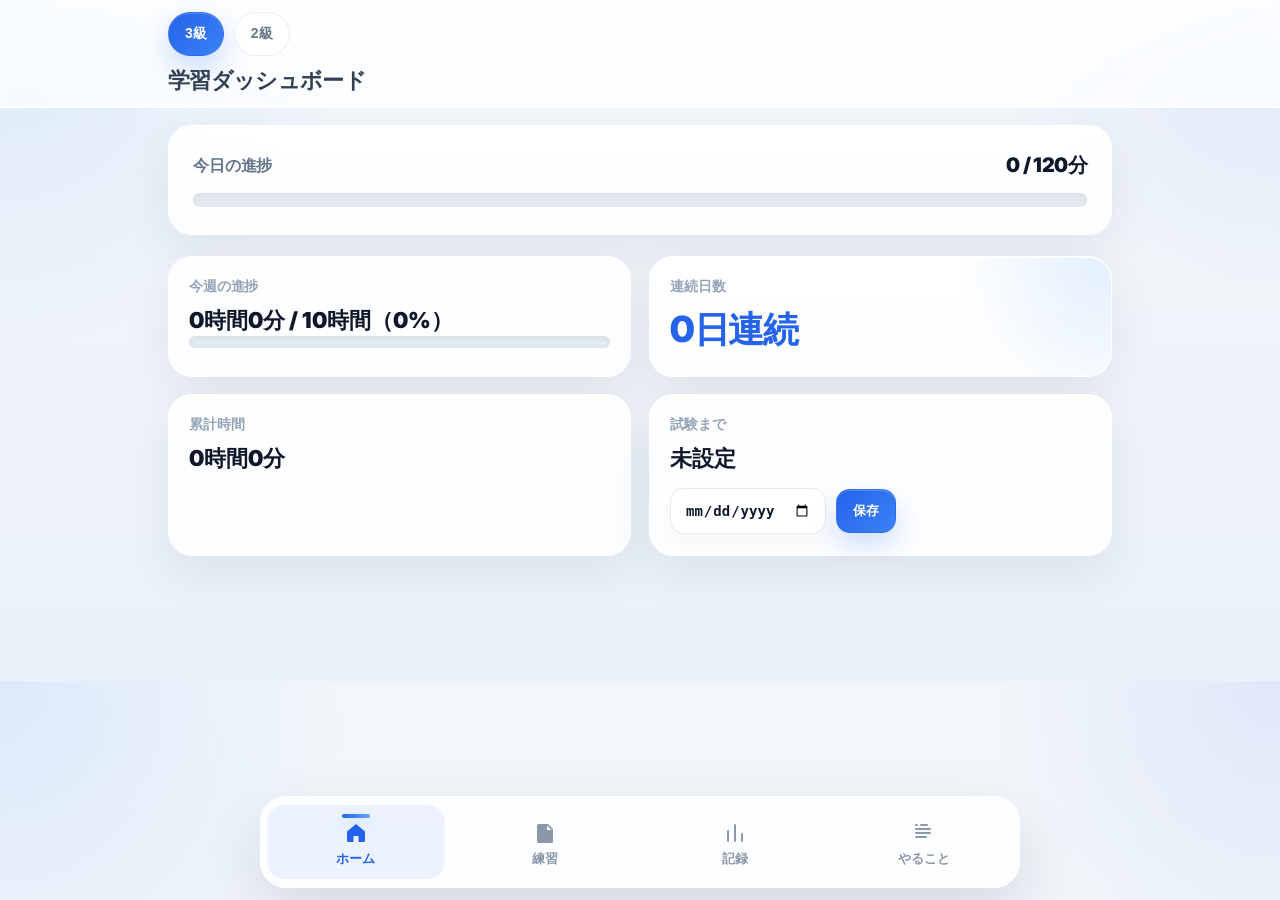
==== index.html @ 9721c76e "Add files via upload" ====
<!DOCTYPE html>
<html lang="ja">
<head>
  <meta charset="UTF-8">
  <meta name="viewport" content="width=device-width, initial-scale=1.0">
  <title>ホーム</title>
  <link rel="stylesheet" href="style.css">
  <link rel="preconnect" href="https://fonts.googleapis.com">
  <link rel="preconnect" href="https://fonts.gstatic.com" crossorigin>
  <link href="https://fonts.googleapis.com/css2?family=Inter:wght@400;500;600;700;800;900&display=swap" rel="stylesheet">
</head>
<body>

  <div class="header compact-header">
    <div class="header-inner compact-header-inner">
      <div class="topbar-row">
        <div class="level-switch">
          <button id="level3Btn" onclick="setLevel('3級')">3級</button>
          <button id="level2Btn" onclick="setLevel('2級')">2級</button>
        </div>
      </div>

      <div class="page-heading compact-page-heading">
        <h2 class="page-title">学習ダッシュボード</h2>
      </div>
    </div>
  </div>

  <div class="container">

    <!-- 主役 -->
    <div class="card main-progress-card">
      <div class="main-progress-head">
        <h3>今日の進捗</h3>
        <div id="todayGoalText" class="main-progress-value">0 / 120分</div>
      </div>
      <div class="progress-bar large">
        <div id="todayGoalFill"></div>
      </div>
    </div>

    <!-- サブ情報 -->
    <div class="grid">
      <div class="card">
        <h3>今週の進捗</h3>
        <p id="weeklyProgressText" class="card-value">0時間0分 / 10時間（0%）</p>
        <div class="progress-bar">
          <div id="progressFill"></div>
        </div>
      </div>

      <div class="card streak-card">
        <h3>連続日数</h3>
        <p id="streak" class="streak-value">0日連続</p>
      </div>

      <div class="card">
        <h3>累計時間</h3>
        <p id="totalTime" class="card-value">0時間0分</p>
      </div>

      <div class="card">
        <h3>試験まで</h3>
        <p id="countdown" class="card-value">未設定</p>

        <div class="inline-form" style="margin-top: 14px;">
          <input type="date" id="examDate">
          <button onclick="saveExamDate()">保存</button>
        </div>
      </div>
    </div>
  </div>

  <div class="nav">
    <a href="index.html" class="active">
      <svg viewBox="0 0 24 24" aria-hidden="true">
        <path d="M3 10.5 12 3l9 7.5v9.5a1 1 0 0 1-1 1h-5.5v-6h-5v6H4a1 1 0 0 1-1-1z"/>
      </svg>
      <span>ホーム</span>
    </a>

    <a href="practice.html">
      <svg viewBox="0 0 24 24" aria-hidden="true">
        <path d="M6 3h9l5 5v13a1 1 0 0 1-1 1H6a2 2 0 0 1-2-2V5a2 2 0 0 1 2-2zm8 1.5V9h4.5"/>
        <path d="M8 13h8M8 17h5" stroke="currentColor" stroke-width="1.8" fill="none" stroke-linecap="round"/>
      </svg>
      <span>練習</span>
    </a>

    <a href="record.html">
      <svg viewBox="0 0 24 24" aria-hidden="true">
        <path d="M5 20V10m7 10V4m7 16v-7" stroke="currentColor" stroke-width="2" fill="none" stroke-linecap="round"/>
      </svg>
      <span>記録</span>
    </a>

    <a href="tasks.html">
      <svg viewBox="0 0 24 24" aria-hidden="true">
        <path d="M9 4h6m-9 4h12M6 12h12M6 16h8" stroke="currentColor" stroke-width="2" fill="none" stroke-linecap="round"/>
        <path d="M4 4h1M4 8h1M4 12h1M4 16h1" stroke="currentColor" stroke-width="2" fill="none" stroke-linecap="round"/>
      </svg>
      <span>やること</span>
    </a>
  </div>

  <script src="questions.js"></script>
  <script src="app.js"></script>
</body>
</html>
---- style.css ----
/* =====================
   Base
===================== */
:root {
  --bg: #f3f7fb;
  --bg-2: #eaf1f8;
  --text: #0f172a;
  --text-soft: #64748b;
  --text-faint: #94a3b8;

  --primary: #2563eb;
  --primary-2: #3b82f6;
  --primary-3: #60a5fa;

  --success-text: #166534;
  --danger-text: #991b1b;

  --shadow-sm: 0 10px 24px rgba(15, 23, 42, 0.04);
  --shadow-md: 0 18px 45px rgba(15, 23, 42, 0.08);
  --shadow-lg: 0 24px 60px rgba(37, 99, 235, 0.14);

  --radius-sm: 14px;
  --radius-md: 20px;
  --radius-lg: 28px;
}

* {
  box-sizing: border-box;
}

html {
  scroll-behavior: smooth;
  -webkit-font-smoothing: antialiased;
  -moz-osx-font-smoothing: grayscale;
}

body {
  margin: 0;
  font-family: "Inter", -apple-system, BlinkMacSystemFont, "Segoe UI", Roboto, sans-serif;
  color: var(--text);
  background:
    radial-gradient(circle at top left, rgba(96, 165, 250, 0.16), transparent 24%),
    radial-gradient(circle at top right, rgba(37, 99, 235, 0.10), transparent 20%),
    linear-gradient(180deg, var(--bg) 0%, var(--bg-2) 100%);
}

a {
  color: inherit;
}

::-webkit-scrollbar {
  width: 10px;
}
::-webkit-scrollbar-track {
  background: transparent;
}
::-webkit-scrollbar-thumb {
  background: rgba(148, 163, 184, 0.28);
  border-radius: 999px;
}

/* =====================
   Header
===================== */
.header,
.compact-header {
  position: sticky;
  top: 0;
  z-index: 120;
  padding: 12px 0 10px;
  background: linear-gradient(
    180deg,
    rgba(255,255,255,0.88) 0%,
    rgba(255,255,255,0.76) 100%
  );
  backdrop-filter: blur(18px) saturate(180%);
  -webkit-backdrop-filter: blur(18px) saturate(180%);
  border-bottom: 1px solid rgba(255,255,255,0.78);
  box-shadow: 0 1px 0 rgba(255,255,255,0.92);
}

.header-inner,
.compact-header-inner {
  width: min(100%, 980px);
  margin: 0 auto;
  padding: 0 18px;
  display: flex;
  flex-direction: column;
  gap: 10px;
}

.topbar-row {
  display: flex;
  align-items: center;
  justify-content: flex-start;
}

.page-heading,
.compact-page-heading {
  display: flex;
  align-items: center;
  justify-content: space-between;
}

.page-title {
  margin: 0;
  font-size: 22px;
  font-weight: 900;
  color: #334155;
  letter-spacing: -0.03em;
}

/* 古いロゴ系を使わない */
.logo,
.app-brand,
.brand-row,
.brand-mark,
.brand-icon,
.brand-text,
.brand-name,
.brand-sub,
.app-logo {
  display: none !important;
}

/* =====================
   Level Switch
===================== */
.level-switch {
  display: flex;
  gap: 10px;
  margin: 0;
}

.level-switch button {
  min-height: 44px;
  padding: 10px 16px;
  border-radius: 999px;
  border: 1px solid rgba(148, 163, 184, 0.18);
  background: rgba(255,255,255,0.75);
  color: #64748b;
  font-size: 14px;
  font-weight: 800;
  box-shadow: inset 0 1px 0 rgba(255,255,255,0.9);
}

.level-switch button.active {
  background: linear-gradient(135deg, var(--primary), var(--primary-2));
  color: #fff;
  border-color: transparent;
  box-shadow:
    0 12px 28px rgba(37, 99, 235, 0.22),
    inset 0 1px 0 rgba(255,255,255,0.18);
}

/* =====================
   Layout
===================== */
.container {
  width: min(100%, 980px);
  margin: 0 auto;
  padding: 18px 18px 126px;
}

.grid {
  display: grid;
  grid-template-columns: 1fr 1fr;
  gap: 18px;
}

/* =====================
   Cards
===================== */
.card,
.question-card,
.mode-btn,
.category-progress-card,
.result-hero-card {
  width: 100%;
  background: linear-gradient(
    180deg,
    rgba(255,255,255,0.94) 0%,
    rgba(255,255,255,0.84) 100%
  );
  border: 1px solid rgba(255,255,255,0.82);
  box-shadow:
    0 1px 0 rgba(255,255,255,0.95),
    0 18px 48px rgba(15, 23, 42, 0.07),
    inset 0 1px 0 rgba(255,255,255,0.92);
  backdrop-filter: blur(18px) saturate(160%);
  -webkit-backdrop-filter: blur(18px) saturate(160%);
}

.card {
  border-radius: 24px;
  padding: 20px;
  transition: transform 0.22s ease, box-shadow 0.22s ease, border-color 0.22s ease;
}

.card:hover {
  transform: translateY(-4px);
  box-shadow:
    0 1px 0 rgba(255,255,255,0.95),
    0 24px 60px rgba(15, 23, 42, 0.10),
    0 10px 30px rgba(37, 99, 235, 0.07);
}

.card h3,
.question-card h3 {
  margin: 0 0 10px;
  font-size: 14px;
  font-weight: 800;
  letter-spacing: -0.01em;
  text-transform: none;
  color: var(--text-faint);
}

.card-value {
  margin: 0;
  font-size: 22px;
  font-weight: 900;
  color: var(--text);
}

.big-time {
  margin-top: 10px;
  font-size: clamp(42px, 8vw, 58px);
  font-weight: 900;
  line-height: 0.98;
  letter-spacing: -0.06em;
}

.streak-card {
  background:
    radial-gradient(circle at top right, rgba(96, 165, 250, 0.18), transparent 32%),
    linear-gradient(180deg, rgba(255,255,255,0.96), rgba(255,255,255,0.86));
}

.streak-value {
  margin: 0;
  font-size: 36px;
  font-weight: 900;
  letter-spacing: -0.04em;
  color: var(--primary);
}

/* ホームの主役カード */
.main-progress-card {
  margin-bottom: 22px;
  padding: 26px 24px;
}

.main-progress-head {
  display: flex;
  justify-content: space-between;
  align-items: center;
  gap: 16px;
  margin-bottom: 14px;
}

.main-progress-head h3 {
  margin: 0;
  font-size: 16px;
  font-weight: 800;
  color: var(--text-soft);
}

.main-progress-value {
  font-size: 20px;
  font-weight: 900;
  color: var(--text);
  letter-spacing: -0.03em;
}

/* =====================
   Forms
===================== */
.inline-form {
  display: flex;
  gap: 10px;
  align-items: center;
  flex-wrap: wrap;
}

input[type="text"],
input[type="date"],
input[type="number"] {
  min-height: 46px;
  padding: 12px 14px;
  border-radius: 14px;
  border: 1px solid rgba(148, 163, 184, 0.22);
  background: rgba(255,255,255,0.82);
  color: var(--text);
  box-shadow:
    inset 0 1px 0 rgba(255,255,255,0.88),
    0 6px 18px rgba(15, 23, 42, 0.03);
  font-size: 14px;
  font-weight: 600;
  transition: border-color 0.18s ease, box-shadow 0.18s ease, transform 0.18s ease;
}

input::placeholder {
  color: var(--text-faint);
}

input:focus {
  outline: none;
  border-color: rgba(59, 130, 246, 0.42);
  box-shadow:
    0 0 0 4px rgba(59, 130, 246, 0.10),
    inset 0 1px 0 rgba(255,255,255,0.88),
    0 10px 20px rgba(37, 99, 235, 0.06);
  transform: translateY(-1px);
}

/* =====================
   Buttons
===================== */
button {
  min-height: 44px;
  padding: 11px 16px;
  border-radius: 14px;
  border: 1px solid transparent;
  background: linear-gradient(135deg, var(--primary), var(--primary-2));
  color: #fff;
  font-weight: 800;
  cursor: pointer;
  box-shadow:
    0 12px 26px rgba(37, 99, 235, 0.20),
    inset 0 1px 0 rgba(255,255,255,0.18);
  transition: transform 0.18s ease, box-shadow 0.18s ease, filter 0.18s ease;
}

button:hover {
  transform: translateY(-2px);
  box-shadow:
    0 16px 34px rgba(37, 99, 235, 0.24),
    inset 0 1px 0 rgba(255,255,255,0.2);
}

button:active {
  transform: translateY(0) scale(0.985);
}

.secondary-btn {
  background: linear-gradient(180deg, #ffffff, #f8fafc);
  color: var(--text-soft);
  border: 1px solid rgba(148, 163, 184, 0.20);
  box-shadow:
    0 10px 22px rgba(15, 23, 42, 0.06),
    inset 0 1px 0 rgba(255,255,255,0.95);
}

/* =====================
   Timer
===================== */
.timer-card {
  margin-bottom: 16px;
}

#timer {
  margin: 8px 0 16px;
  font-size: clamp(44px, 9vw, 68px);
  font-weight: 900;
  letter-spacing: -0.06em;
  text-align: center;
}

.timer-buttons {
  display: flex;
  gap: 10px;
  flex-wrap: wrap;
}

.timer-buttons button {
  flex: 1 1 150px;
}

/* =====================
   Progress
===================== */
.progress-bar {
  width: 100%;
  height: 12px;
  background: rgba(226, 232, 240, 0.9);
  border-radius: 999px;
  overflow: hidden;
  box-shadow: inset 0 2px 6px rgba(15, 23, 42, 0.05);
}

.progress-bar.large {
  height: 14px;
  margin-top: 10px;
}

#progressFill,
#todayGoalFill,
#quizProgressFill,
#resultProgressFill {
  height: 100%;
  width: 0%;
  border-radius: 999px;
  background: linear-gradient(90deg, #1d4ed8 0%, #2563eb 55%, #60a5fa 100%);
  box-shadow:
    0 6px 18px rgba(37, 99, 235, 0.24),
    inset 0 1px 0 rgba(255,255,255,0.26);
  transition: width 0.4s ease;
}

/* =====================
   Bottom Nav
===================== */
.nav {
  position: fixed;
  left: 50%;
  bottom: 12px;
  transform: translateX(-50%);
  width: calc(100% - 20px);
  max-width: 760px;
  height: 92px;
  display: flex;
  align-items: stretch;
  border-radius: 26px;
  background: rgba(255,255,255,0.88);
  border: 1px solid rgba(255,255,255,0.82);
  box-shadow:
    0 24px 60px rgba(15, 23, 42, 0.12),
    inset 0 1px 0 rgba(255,255,255,0.95);
  backdrop-filter: blur(20px) saturate(180%);
  -webkit-backdrop-filter: blur(20px) saturate(180%);
  overflow: hidden;
  z-index: 1000;
}

.nav a {
  flex: 1;
  position: relative;
  margin: 8px 6px;
  border-radius: 18px;
  text-decoration: none;
  color: #8b98aa;
  display: flex;
  flex-direction: column;
  align-items: center;
  justify-content: center;
  gap: 7px;
  font-size: 13px;
  font-weight: 800;
  padding: 12px 0 10px;
  transition: all 0.2s ease;
}

.nav a:hover {
  background: rgba(37, 99, 235, 0.06);
}

.nav a.active {
  color: var(--primary);
  background: rgba(37, 99, 235, 0.08);
}

.nav a::before {
  content: "";
  position: absolute;
  top: 9px;
  left: 50%;
  transform: translateX(-50%) scaleX(0);
  width: 28px;
  height: 4px;
  border-radius: 999px;
  background: linear-gradient(90deg, var(--primary), var(--primary-3));
  box-shadow: 0 6px 16px rgba(37, 99, 235, 0.26);
  transition: transform 0.2s ease;
}

.nav a.active::before {
  transform: translateX(-50%) scaleX(1);
}

.nav svg {
  width: 24px;
  height: 24px;
  display: block;
}

.nav svg path {
  fill: currentColor;
}

.nav svg [stroke] {
  stroke: currentColor;
}

.nav span {
  color: inherit;
  line-height: 1;
  font-size: 13px;
  font-weight: 800;
}

/* =====================
   Practice
===================== */
.mode-grid {
  display: grid;
  grid-template-columns: 1fr 1fr;
  gap: 18px;
}

.mode-btn {
  position: relative;
  overflow: hidden;
  min-height: 150px;
  border-radius: 24px;
  padding: 22px;
  text-align: left;
  color: var(--text);
}

.mode-btn::before {
  content: "";
  position: absolute;
  inset: 0;
  background: radial-gradient(circle at top right, rgba(96, 165, 250, 0.14), transparent 34%);
  pointer-events: none;
}

.mode-btn:hover {
  transform: translateY(-5px);
}

.mode-title {
  position: relative;
  z-index: 1;
  font-size: 22px;
  font-weight: 900;
  letter-spacing: -0.03em;
  margin-bottom: 6px;
  color: var(--text);
}

.mode-desc {
  position: relative;
  z-index: 1;
  font-size: 16px;
  color: var(--text-soft);
  font-weight: 600;
}

.section-head h3 {
  margin: 0 0 6px;
  font-size: 24px;
  font-weight: 900;
  color: var(--text);
}

.section-head p {
  margin: 0 0 18px;
  color: var(--text-soft);
  font-size: 15px;
}

.category-card-grid {
  display: grid;
  grid-template-columns: 1fr 1fr;
  gap: 18px;
}

.category-progress-card {
  border-radius: 24px;
  padding: 20px;
  cursor: pointer;
  transition: transform 0.2s ease, box-shadow 0.2s ease;
}

.category-progress-card:hover {
  transform: translateY(-4px);
  box-shadow: 0 22px 48px rgba(15, 23, 42, 0.10);
}

.category-progress-title {
  font-size: 22px;
  font-weight: 900;
  color: var(--text);
  margin-bottom: 6px;
}

.category-progress-sub {
  font-size: 14px;
  color: var(--text-soft);
  margin-bottom: 14px;
}

.category-progress-meta {
  display: flex;
  justify-content: space-between;
  align-items: center;
  margin-bottom: 10px;
  font-size: 13px;
  color: var(--text-soft);
  font-weight: 700;
}

.section-actions {
  margin-top: 18px;
}

.quiz-topbar {
  display: flex;
  justify-content: space-between;
  align-items: flex-end;
  gap: 12px;
  margin-bottom: 14px;
}

.quiz-mode-label {
  font-size: 12px;
  font-weight: 800;
  letter-spacing: 0.06em;
  color: var(--text-faint);
  text-transform: uppercase;
}

.quiz-category-label {
  font-size: 20px;
  font-weight: 800;
  color: var(--text);
  margin-top: 4px;
}

.quiz-count {
  font-size: 14px;
  font-weight: 800;
  color: var(--primary);
  background: rgba(37, 99, 235, 0.08);
  padding: 8px 12px;
  border-radius: 999px;
}

.progress-wrap {
  margin-bottom: 18px;
}

.question-card {
  border-radius: 24px;
  padding: 24px;
  margin-bottom: 18px;
}

.choices {
  display: flex;
  flex-direction: column;
  gap: 12px;
}

.choices button {
  width: 100%;
  min-height: 58px;
  text-align: left;
  justify-content: flex-start;
  padding: 16px 18px;
  border-radius: 18px;
  background: linear-gradient(180deg, rgba(255,255,255,0.96), rgba(255,255,255,0.88));
  color: var(--text);
  border: 1px solid rgba(148, 163, 184, 0.18);
  box-shadow:
    0 10px 22px rgba(15, 23, 42, 0.04),
    inset 0 1px 0 rgba(255,255,255,0.95);
  font-size: 15px;
  font-weight: 700;
}

.choices button:hover {
  background: linear-gradient(180deg, #ffffff, #f8fbff);
  border-color: rgba(59, 130, 246, 0.24);
}

.correct {
  background: linear-gradient(180deg, #ecfdf5, #dcfce7) !important;
  border: 1px solid rgba(34, 197, 94, 0.35) !important;
  color: var(--success-text) !important;
  box-shadow:
    0 12px 24px rgba(34, 197, 94, 0.10),
    inset 0 1px 0 rgba(255,255,255,0.72) !important;
}

.wrong {
  background: linear-gradient(180deg, #fff5f5, #fee2e2) !important;
  border: 1px solid rgba(239, 68, 68, 0.28) !important;
  color: var(--danger-text) !important;
  box-shadow:
    0 12px 24px rgba(239, 68, 68, 0.08),
    inset 0 1px 0 rgba(255,255,255,0.72) !important;
}

.result-box {
  min-height: 34px;
  margin-top: 14px;
  font-size: 16px;
  font-weight: 800;
  letter-spacing: -0.02em;
}

.actions {
  display: flex;
  gap: 12px;
  margin-top: 16px;
}

.result-screen {
  margin-top: 8px;
}

.result-hero-card {
  border-radius: 28px;
  padding: 28px 24px;
  text-align: center;
  box-shadow: 0 24px 60px rgba(15, 23, 42, 0.08);
}

.result-badge {
  display: inline-block;
  padding: 6px 12px;
  border-radius: 999px;
  background: rgba(37, 99, 235, 0.08);
  color: var(--primary);
  font-size: 12px;
  font-weight: 800;
  letter-spacing: 0.08em;
  margin-bottom: 14px;
}

.result-hero-card h2 {
  margin: 0;
  font-size: 32px;
  font-weight: 900;
  letter-spacing: -0.04em;
}

.result-hero-card p {
  margin: 10px 0 0;
  color: var(--text-soft);
  font-size: 15px;
}

.result-score-circle {
  width: 140px;
  height: 140px;
  margin: 24px auto 22px;
  border-radius: 50%;
  display: flex;
  align-items: center;
  justify-content: center;
  background:
    radial-gradient(circle at center, white 48%, transparent 49%),
    conic-gradient(var(--primary) var(--score-angle, 0%), #e2e8f0 0);
  box-shadow: 0 16px 34px rgba(37, 99, 235, 0.14);
}

.result-score-circle span {
  font-size: 28px;
  font-weight: 900;
}

.result-stats {
  display: grid;
  grid-template-columns: 1fr 1fr;
  gap: 14px;
  margin-top: 6px;
}

.result-stat {
  background: #f8fbff;
  border: 1px solid #e5edf8;
  border-radius: 20px;
  padding: 16px;
  text-align: left;
}

.result-stat-label {
  font-size: 12px;
  color: var(--text-faint);
  font-weight: 800;
  letter-spacing: 0.04em;
  text-transform: uppercase;
  margin-bottom: 8px;
}

.result-stat-value {
  font-size: 22px;
  font-weight: 900;
  color: var(--text);
}

.result-progress-block {
  margin-top: 22px;
  text-align: left;
}

.result-progress-head {
  display: flex;
  justify-content: space-between;
  align-items: center;
  margin-bottom: 10px;
  color: var(--text-soft);
  font-weight: 700;
  font-size: 14px;
}

/* =====================
   Review
===================== */
.review-list-wrap {
  margin-top: 28px;
  text-align: left;
}

.review-list-head h3 {
  margin: 0 0 6px;
  font-size: 20px;
  font-weight: 800;
  color: var(--text);
}

.review-list-head p {
  margin: 0 0 16px;
  font-size: 14px;
  color: var(--text-soft);
}

.review-list {
  display: flex;
  flex-direction: column;
  gap: 14px;
}

.review-card {
  background: linear-gradient(180deg, rgba(255,255,255,0.98), rgba(248,250,252,0.96));
  border: 1px solid #e5e7eb;
  border-radius: 22px;
  padding: 18px;
  box-shadow: 0 10px 26px rgba(15, 23, 42, 0.05);
}

.review-card.correct-review {
  border-color: rgba(34, 197, 94, 0.24);
  background: linear-gradient(180deg, #f7fff9, #f0fdf4);
}

.review-card.wrong-review {
  border-color: rgba(239, 68, 68, 0.24);
  background: linear-gradient(180deg, #fffafa, #fef2f2);
}

.review-top {
  display: flex;
  justify-content: space-between;
  align-items: flex-start;
  gap: 12px;
  margin-bottom: 12px;
}

.review-question {
  font-size: 17px;
  font-weight: 800;
  line-height: 1.5;
  color: var(--text);
}

.review-badge {
  flex-shrink: 0;
  padding: 6px 10px;
  border-radius: 999px;
  font-size: 12px;
  font-weight: 800;
  letter-spacing: 0.04em;
}

.review-badge.correct-badge {
  background: rgba(34, 197, 94, 0.12);
  color: #166534;
}

.review-badge.wrong-badge {
  background: rgba(239, 68, 68, 0.12);
  color: #991b1b;
}

.review-answer-block {
  display: grid;
  gap: 10px;
}

.review-answer-row {
  padding: 12px 14px;
  border-radius: 16px;
  font-size: 14px;
  line-height: 1.6;
  background: rgba(255,255,255,0.75);
  border: 1px solid rgba(148, 163, 184, 0.14);
}

.review-answer-row strong {
  display: inline-block;
  min-width: 90px;
  color: var(--text-soft);
}

.review-user-answer {
  border-left: 4px solid #94a3b8;
}

.review-correct-answer {
  border-left: 4px solid var(--primary);
}

.review-explanation {
  border-left: 4px solid #14b8a6;
}

.review-explanation-text {
  color: #334155;
  font-weight: 500;
}

/* =====================
   Todo / Tasks
===================== */
.todo-list {
  list-style: none;
  padding: 0;
  margin: 16px 0 0;
}

.todo-list li {
  display: flex;
  align-items: center;
  justify-content: space-between;
  gap: 10px;
  padding: 14px;
  border-radius: 18px;
  border: 1px solid rgba(148, 163, 184, 0.16);
  background: linear-gradient(180deg, rgba(255,255,255,0.95), rgba(255,255,255,0.86));
  box-shadow:
    0 10px 24px rgba(15, 23, 42, 0.05),
    inset 0 1px 0 rgba(255,255,255,0.95);
  margin-bottom: 10px;
}

.todo-left {
  display: flex;
  align-items: center;
  gap: 12px;
  flex: 1;
}

.todo-left input[type="checkbox"] {
  width: 18px;
  height: 18px;
  accent-color: var(--primary);
}

.todo-done {
  text-decoration: line-through;
  text-decoration-thickness: 2px;
  color: var(--text-faint);
}

.todo-delete {
  background: linear-gradient(135deg, #ef4444, #f87171);
  color: #fff;
  border-radius: 12px;
  padding: 8px 12px;
  font-size: 12px;
  font-weight: 800;
  box-shadow:
    0 10px 20px rgba(239, 68, 68, 0.16),
    inset 0 1px 0 rgba(255,255,255,0.16);
}

/* =====================
   Subjects
===================== */
.subject-list {
  margin: 0;
  padding-left: 18px;
}

.subject-list li {
  margin-bottom: 10px;
  color: var(--text-soft);
  font-weight: 600;
}

.sub-text {
  font-size: 14px;
  color: var(--text-soft);
  margin-top: 10px;
  font-weight: 600;
}

/* =====================
   Welcome Page
===================== */
.welcome-page-body {
  background: #eef2f7;
}

.welcome-page {
  width: 100%;
}

.welcome-hero-section {
  position: relative;
  min-height: 100vh;
  background: url("logo.png") center center / cover no-repeat;
  overflow: hidden;
}

.welcome-hero-overlay {
  position: absolute;
  inset: 0;
  background:
    linear-gradient(180deg, rgba(255,255,255,0.04) 0%, rgba(255,255,255,0.10) 55%, rgba(255,255,255,0.16) 100%),
    radial-gradient(circle at 20% 20%, rgba(255,255,255,0.10), transparent 28%);
}

.welcome-hero-fade {
  position: absolute;
  left: 0;
  right: 0;
  bottom: 0;
  height: 180px;
  background: linear-gradient(180deg, rgba(239,245,251,0) 0%, rgba(239,245,251,0.96) 100%);
}

.welcome-info-section {
  position: relative;
  padding: 96px 0 110px;
  background:
    radial-gradient(circle at 18% 22%, rgba(96,165,250,0.16), transparent 24%),
    radial-gradient(circle at 85% 18%, rgba(37,99,235,0.10), transparent 20%),
    linear-gradient(180deg, #eff5fb 0%, #e8f0f8 100%);
}

.welcome-info-container {
  width: min(100%, 1180px);
  margin: 0 auto;
  padding: 0 32px;
  display: grid;
  grid-template-columns: 1.08fr 0.92fr;
  gap: 40px;
  align-items: start;
}

.welcome-info-badge {
  display: inline-flex;
  padding: 10px 16px;
  border-radius: 999px;
  background: rgba(255,255,255,0.88);
  color: #1d4f9a;
  font-size: 12px;
  font-weight: 800;
  letter-spacing: 0.14em;
  box-shadow: 0 10px 24px rgba(15, 23, 42, 0.05);
}

.welcome-info-title {
  margin: 20px 0 0;
  font-size: clamp(44px, 6vw, 82px);
  line-height: 0.96;
  letter-spacing: -0.07em;
  font-weight: 900;
  color: #1d4f9a;
}

.welcome-info-text {
  margin: 24px 0 0;
  font-size: clamp(18px, 2vw, 24px);
  line-height: 1.8;
  color: #3b5f8f;
  font-weight: 600;
  max-width: 700px;
}

.welcome-feature-list {
  margin-top: 34px;
  display: flex;
  flex-direction: column;
  gap: 18px;
}

.welcome-feature-item {
  padding: 20px 22px;
  border-radius: 24px;
  background: rgba(255,255,255,0.68);
  border: 1px solid rgba(255,255,255,0.78);
  box-shadow: 0 14px 32px rgba(15, 23, 42, 0.05);
  backdrop-filter: blur(8px);
  -webkit-backdrop-filter: blur(8px);
}

.welcome-feature-item strong {
  display: block;
  font-size: 20px;
  font-weight: 800;
  color: #1d4f9a;
  margin-bottom: 8px;
}

.welcome-feature-item span {
  display: block;
  font-size: 15px;
  line-height: 1.8;
  color: #5a7397;
  font-weight: 600;
}

.welcome-info-right {
  display: flex;
  justify-content: center;
}

.welcome-auth-card {
  width: min(100%, 430px);
  padding: 34px 30px;
  border-radius: 32px;
  background: rgba(255,255,255,0.76);
  border: 1px solid rgba(255,255,255,0.84);
  box-shadow: 0 28px 70px rgba(15, 23, 42, 0.10);
  backdrop-filter: blur(14px);
  -webkit-backdrop-filter: blur(14px);
}

.welcome-auth-head h3 {
  margin: 0;
  font-size: 34px;
  font-weight: 900;
  letter-spacing: -0.05em;
  color: #1d4f9a;
}

.welcome-auth-head p {
  margin: 12px 0 0;
  color: #5b7293;
  font-size: 15px;
  line-height: 1.7;
  font-weight: 600;
}

.welcome-auth-actions {
  display: flex;
  flex-direction: column;
  gap: 14px;
  margin-top: 28px;
}

.welcome-auth-btn {
  display: inline-flex;
  align-items: center;
  justify-content: center;
  min-height: 58px;
  border-radius: 18px;
  text-decoration: none;
  font-size: 16px;
  font-weight: 800;
  letter-spacing: -0.02em;
  transition: transform 0.2s ease, box-shadow 0.2s ease;
}

.welcome-auth-btn.primary {
  background: linear-gradient(135deg, var(--primary), var(--primary-3));
  color: #fff;
  box-shadow: 0 16px 36px rgba(37, 99, 235, 0.24);
}

.welcome-auth-btn.secondary {
  background: rgba(255,255,255,0.96);
  color: #1d4f9a;
  border: 1px solid rgba(148, 163, 184, 0.18);
}

.welcome-auth-btn.ghost {
  background: transparent;
  color: #1d4f9a;
  border: 1px dashed rgba(37, 99, 235, 0.28);
}

.welcome-auth-btn:hover {
  transform: translateY(-2px);
}

.welcome-auth-note {
  margin-top: 18px;
  color: #6880a1;
  font-size: 13px;
  line-height: 1.7;
  font-weight: 600;
}

/* =====================
   Responsive
===================== */
@media (max-width: 980px) {
  .welcome-info-container {
    grid-template-columns: 1fr;
  }

  .welcome-info-title {
    font-size: clamp(40px, 10vw, 62px);
  }
}

@media (max-width: 768px) {
  .container {
    padding: 18px 16px 126px;
  }

  .grid,
  .mode-grid,
  .category-card-grid,
  .result-stats {
    grid-template-columns: 1fr;
  }

  .header,
  .compact-header {
    padding: 10px 0 8px;
  }

  .header-inner,
  .compact-header-inner,
  .container {
    padding-left: 16px;
    padding-right: 16px;
  }

  .page-title {
    font-size: 20px;
  }

  .level-switch button {
    min-height: 38px;
    padding: 8px 14px;
    font-size: 12px;
  }

  .nav {
    width: calc(100% - 16px);
    height: 84px;
    bottom: 10px;
  }

  .nav a {
    margin: 7px 4px;
    font-size: 12px;
    gap: 6px;
  }

  .nav svg {
    width: 22px;
    height: 22px;
  }

  .mode-title {
    font-size: 20px;
  }

  .mode-desc {
    font-size: 14px;
  }

  .main-progress-value {
    font-size: 18px;
  }

  .welcome-info-section {
    padding: 70px 0 80px;
  }

  .welcome-info-container {
    padding-left: 20px;
    padding-right: 20px;
  }

  .welcome-info-text {
    font-size: 16px;
    line-height: 1.7;
  }

  .welcome-auth-card {
    width: 100%;
    padding: 26px 20px;
    border-radius: 24px;
  }

  .welcome-auth-head h3 {
    font-size: 28px;
  }

  .welcome-feature-item strong {
    font-size: 18px;
  }

  .welcome-feature-item span {
    font-size: 14px;
  }
}

@media (max-width: 480px) {
  .container,
  .welcome-info-container {
    padding-left: 16px;
    padding-right: 16px;
  }

  .welcome-auth-card {
    border-radius: 20px;
  }
}
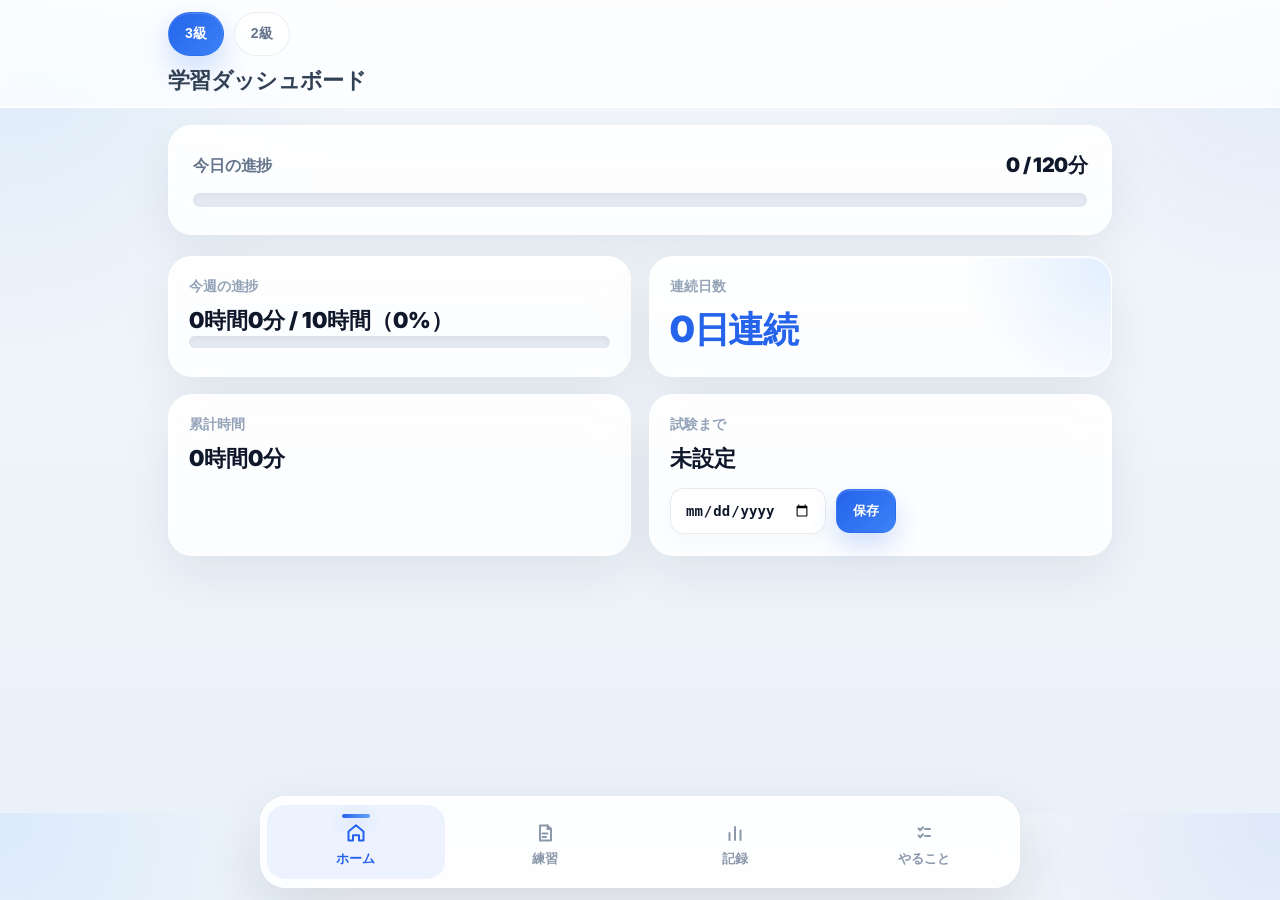
==== commit 8e6e6952: "Add files via upload" ====
--- a/index.html
+++ b/index.html
@@ -72,36 +72,52 @@
   </div>
 
   <div class="nav">
-    <a href="index.html" class="active">
-      <svg viewBox="0 0 24 24" aria-hidden="true">
-        <path d="M3 10.5 12 3l9 7.5v9.5a1 1 0 0 1-1 1h-5.5v-6h-5v6H4a1 1 0 0 1-1-1z"/>
-      </svg>
-      <span>ホーム</span>
-    </a>
+  <a href="index.html" data-page="index.html" aria-label="ホーム">
+    <svg viewBox="0 0 24 24" aria-hidden="true">
+      <path d="M4.5 10.5L12 4.2L19.5 10.5V19.5H15V14.2H9V19.5H4.5V10.5Z"></path>
+    </svg>
+    <span>ホーム</span>
+  </a>
 
-    <a href="practice.html">
-      <svg viewBox="0 0 24 24" aria-hidden="true">
-        <path d="M6 3h9l5 5v13a1 1 0 0 1-1 1H6a2 2 0 0 1-2-2V5a2 2 0 0 1 2-2zm8 1.5V9h4.5"/>
-        <path d="M8 13h8M8 17h5" stroke="currentColor" stroke-width="1.8" fill="none" stroke-linecap="round"/>
-      </svg>
-      <span>練習</span>
-    </a>
+  <a href="practice.html" data-page="practice.html" aria-label="練習">
+    <svg viewBox="0 0 24 24" aria-hidden="true">
+      <path d="M7 4.5H14.5L18 8V19.5H7V4.5Z"></path>
+      <path d="M14.5 4.5V8H18"></path>
+      <path d="M9.5 12.5H14.5"></path>
+      <path d="M9.5 16H13"></path>
+    </svg>
+    <span>練習</span>
+  </a>
 
-    <a href="record.html">
-      <svg viewBox="0 0 24 24" aria-hidden="true">
-        <path d="M5 20V10m7 10V4m7 16v-7" stroke="currentColor" stroke-width="2" fill="none" stroke-linecap="round"/>
-      </svg>
-      <span>記録</span>
-    </a>
+  <a href="record.html" data-page="record.html" aria-label="記録">
+    <svg viewBox="0 0 24 24" aria-hidden="true">
+      <path d="M6.5 19V12"></path>
+      <path d="M12 19V6"></path>
+      <path d="M17.5 19V9.5"></path>
+    </svg>
+    <span>記録</span>
+  </a>
 
-    <a href="tasks.html">
-      <svg viewBox="0 0 24 24" aria-hidden="true">
-        <path d="M9 4h6m-9 4h12M6 12h12M6 16h8" stroke="currentColor" stroke-width="2" fill="none" stroke-linecap="round"/>
-        <path d="M4 4h1M4 8h1M4 12h1M4 16h1" stroke="currentColor" stroke-width="2" fill="none" stroke-linecap="round"/>
-      </svg>
-      <span>やること</span>
-    </a>
-  </div>
+  <a href="tasks.html" data-page="tasks.html" aria-label="やること">
+    <svg viewBox="0 0 24 24" aria-hidden="true">
+      <path d="M6.5 7.5L8.2 9.2L11 6.2"></path>
+      <path d="M13 8H18"></path>
+      <path d="M6.5 14.5L8.2 16.2L11 13.2"></path>
+      <path d="M13 15H18"></path>
+    </svg>
+    <span>やること</span>
+  </a>
+</div>
+
+<script>
+  document.addEventListener("DOMContentLoaded", () => {
+    const currentPage = location.pathname.split("/").pop() || "index.html";
+
+    document.querySelectorAll(".nav a").forEach((link) => {
+      link.classList.toggle("active", link.dataset.page === currentPage);
+    });
+  });
+</script>
 
   <script src="questions.js"></script>
   <script src="app.js"></script>
--- a/style.css
+++ b/style.css
@@ -42,6 +42,7 @@
     radial-gradient(circle at top left, rgba(96, 165, 250, 0.16), transparent 24%),
     radial-gradient(circle at top right, rgba(37, 99, 235, 0.10), transparent 20%),
     linear-gradient(180deg, var(--bg) 0%, var(--bg-2) 100%);
+  padding-bottom: 132px;
 }
 
 a {
@@ -51,9 +52,11 @@
 ::-webkit-scrollbar {
   width: 10px;
 }
+
 ::-webkit-scrollbar-track {
   background: transparent;
 }
+
 ::-webkit-scrollbar-thumb {
   background: rgba(148, 163, 184, 0.28);
   border-radius: 999px;
@@ -110,7 +113,6 @@
   letter-spacing: -0.03em;
 }
 
-/* 古いロゴ系を使わない */
 .logo,
 .app-brand,
 .brand-row,
@@ -211,7 +213,6 @@
   font-size: 14px;
   font-weight: 800;
   letter-spacing: -0.01em;
-  text-transform: none;
   color: var(--text-faint);
 }
 
@@ -244,7 +245,6 @@
   color: var(--primary);
 }
 
-/* ホームの主役カード */
 .main-progress-card {
   margin-bottom: 22px;
   padding: 26px 24px;
@@ -418,8 +418,11 @@
   width: calc(100% - 20px);
   max-width: 760px;
   height: 92px;
-  display: flex;
+  display: grid;
+  grid-template-columns: repeat(4, minmax(0, 1fr));
   align-items: stretch;
+  gap: 0;
+  padding: 0;
   border-radius: 26px;
   background: rgba(255,255,255,0.88);
   border: 1px solid rgba(255,255,255,0.82);
@@ -433,9 +436,10 @@
 }
 
 .nav a {
-  flex: 1;
   position: relative;
+  min-width: 0;
   margin: 8px 6px;
+  padding: 12px 0 10px;
   border-radius: 18px;
   text-decoration: none;
   color: #8b98aa;
@@ -446,11 +450,12 @@
   gap: 7px;
   font-size: 13px;
   font-weight: 800;
-  padding: 12px 0 10px;
-  transition: all 0.2s ease;
+  line-height: 1;
+  transition: background 0.2s ease, color 0.2s ease;
 }
 
 .nav a:hover {
+  color: var(--primary);
   background: rgba(37, 99, 235, 0.06);
 }
 
@@ -477,25 +482,61 @@
   transform: translateX(-50%) scaleX(1);
 }
 
-.nav svg {
+.nav a svg {
   width: 24px;
   height: 24px;
   display: block;
-}
-
-.nav svg path {
+  color: currentColor;
+  flex: 0 0 24px;
+  margin: 0;
+  padding: 0;
+  overflow: visible;
+}
+
+.nav a svg path,
+.nav a svg rect,
+.nav a svg circle,
+.nav a svg line,
+.nav a svg polyline {
+  fill: none;
+  stroke: currentColor;
+  stroke-width: 2;
+  stroke-linecap: round;
+  stroke-linejoin: round;
+}
+
+.nav a:nth-child(1) svg path {
   fill: currentColor;
-}
-
-.nav svg [stroke] {
+  stroke: none;
+}
+
+.nav a:nth-child(2) svg path {
+  fill: none;
   stroke: currentColor;
-}
-
-.nav span {
-  color: inherit;
+  stroke-width: 1.8;
+}
+
+.nav a:nth-child(3) svg path {
+  fill: none;
+  stroke: currentColor;
+  stroke-width: 2.3;
+}
+
+.nav a:nth-child(4) svg path {
+  fill: none;
+  stroke: currentColor;
+  stroke-width: 2;
+}
+
+.nav a span {
+  display: block;
+  width: 100%;
+  text-align: center;
+  color: currentColor;
   line-height: 1;
   font-size: 13px;
   font-weight: 800;
+  white-space: nowrap;
 }
 
 /* =====================
@@ -978,6 +1019,10 @@
     inset 0 1px 0 rgba(255,255,255,0.16);
 }
 
+.empty-task-item {
+  color: var(--text-soft);
+}
+
 /* =====================
    Subjects
 ===================== */
@@ -1004,6 +1049,7 @@
 ===================== */
 .welcome-page-body {
   background: #eef2f7;
+  padding-bottom: 0;
 }
 
 .welcome-page {
@@ -1021,17 +1067,81 @@
   position: absolute;
   inset: 0;
   background:
-    linear-gradient(180deg, rgba(255,255,255,0.04) 0%, rgba(255,255,255,0.10) 55%, rgba(255,255,255,0.16) 100%),
+    linear-gradient(180deg, rgba(255,255,255,0.03) 0%, rgba(255,255,255,0.08) 55%, rgba(255,255,255,0.14) 100%),
     radial-gradient(circle at 20% 20%, rgba(255,255,255,0.10), transparent 28%);
 }
 
-.welcome-hero-fade {
+.welcome-hero-bottom-fade {
   position: absolute;
   left: 0;
   right: 0;
   bottom: 0;
-  height: 180px;
-  background: linear-gradient(180deg, rgba(239,245,251,0) 0%, rgba(239,245,251,0.96) 100%);
+  height: 220px;
+  background: linear-gradient(180deg, rgba(239,245,251,0) 0%, rgba(239,245,251,0.98) 100%);
+}
+
+.welcome-hero-copy-wrap {
+  position: absolute;
+  left: 50%;
+  bottom: 110px;
+  transform: translateX(-50%);
+  width: min(100%, 980px);
+  padding: 0 24px;
+  z-index: 2;
+}
+
+.welcome-hero-copy {
+  margin: 0;
+  font-size: clamp(22px, 3vw, 34px);
+  line-height: 1.4;
+  font-weight: 800;
+  letter-spacing: -0.04em;
+  color: #1d4f9a;
+  text-shadow: 0 6px 24px rgba(255,255,255,0.4);
+}
+
+.scroll-indicator {
+  position: absolute;
+  left: 50%;
+  bottom: 34px;
+  transform: translateX(-50%);
+  width: 26px;
+  height: 42px;
+  border: 2px solid rgba(29, 79, 154, 0.35);
+  border-radius: 999px;
+  z-index: 2;
+  background: rgba(255,255,255,0.18);
+  backdrop-filter: blur(6px);
+  -webkit-backdrop-filter: blur(6px);
+}
+
+.scroll-indicator::after {
+  content: "";
+  position: absolute;
+  top: 8px;
+  left: 50%;
+  transform: translateX(-50%);
+  width: 4px;
+  height: 8px;
+  border-radius: 999px;
+  background: rgba(29, 79, 154, 0.7);
+  animation: scrollIndicatorMove 1.6s infinite;
+}
+
+@keyframes scrollIndicatorMove {
+  0% {
+    opacity: 0;
+    transform: translateX(-50%) translateY(0);
+  }
+
+  30% {
+    opacity: 1;
+  }
+
+  100% {
+    opacity: 0;
+    transform: translateX(-50%) translateY(12px);
+  }
 }
 
 .welcome-info-section {
@@ -1169,7 +1279,7 @@
 }
 
 .welcome-auth-btn.primary {
-  background: linear-gradient(135deg, var(--primary), var(--primary-3));
+  background: linear-gradient(135deg, #2563eb, #60a5fa);
   color: #fff;
   box-shadow: 0 16px 36px rgba(37, 99, 235, 0.24);
 }
@@ -1212,6 +1322,14 @@
 }
 
 @media (max-width: 768px) {
+  body {
+    padding-bottom: 118px;
+  }
+
+  .welcome-page-body {
+    padding-bottom: 0;
+  }
+
   .container {
     padding: 18px 16px 126px;
   }
@@ -1249,17 +1367,24 @@
     width: calc(100% - 16px);
     height: 84px;
     bottom: 10px;
+    border-radius: 24px;
   }
 
   .nav a {
     margin: 7px 4px;
+    padding: 10px 0 8px;
+    gap: 6px;
     font-size: 12px;
-    gap: 6px;
-  }
-
-  .nav svg {
-    width: 22px;
-    height: 22px;
+  }
+
+  .nav a svg {
+    width: 23px;
+    height: 23px;
+    flex-basis: 23px;
+  }
+
+  .nav a span {
+    font-size: 12px;
   }
 
   .mode-title {
@@ -1304,6 +1429,15 @@
 
   .welcome-feature-item span {
     font-size: 14px;
+  }
+
+  .welcome-hero-copy-wrap {
+    bottom: 100px;
+    padding: 0 20px;
+  }
+
+  .welcome-hero-copy {
+    font-size: 20px;
   }
 }
 
@@ -1317,4 +1451,169 @@
   .welcome-auth-card {
     border-radius: 20px;
   }
+
+  .welcome-hero-copy-wrap {
+    padding: 0 16px;
+  }
+}
+
+/* =====================
+   Bottom Nav Final Alignment
+   下バー最終調整
+===================== */
+
+.nav {
+  position: fixed !important;
+  left: 50% !important;
+  bottom: 12px !important;
+  transform: translateX(-50%) !important;
+
+  width: calc(100% - 20px) !important;
+  max-width: 760px !important;
+  height: 92px !important;
+
+  display: grid !important;
+  grid-template-columns: repeat(4, minmax(0, 1fr)) !important;
+  align-items: stretch !important;
+  gap: 0 !important;
+
+  padding: 0 !important;
+  border-radius: 26px !important;
+
+  background: rgba(255, 255, 255, 0.88) !important;
+  border: 1px solid rgba(255, 255, 255, 0.82) !important;
+
+  box-shadow:
+    0 24px 60px rgba(15, 23, 42, 0.12),
+    inset 0 1px 0 rgba(255, 255, 255, 0.95) !important;
+
+  backdrop-filter: blur(20px) saturate(180%) !important;
+  -webkit-backdrop-filter: blur(20px) saturate(180%) !important;
+
+  overflow: hidden !important;
+  z-index: 1000 !important;
+}
+
+.nav a {
+  position: relative !important;
+  min-width: 0 !important;
+
+  margin: 8px 6px !important;
+  padding: 12px 0 10px !important;
+
+  border-radius: 18px !important;
+  text-decoration: none !important;
+
+  color: #8b98aa !important;
+
+  display: flex !important;
+  flex-direction: column !important;
+  align-items: center !important;
+  justify-content: center !important;
+  gap: 7px !important;
+
+  font-size: 13px !important;
+  font-weight: 800 !important;
+  line-height: 1 !important;
+
+  transition: background 0.2s ease, color 0.2s ease !important;
+}
+
+.nav a.active {
+  color: #2563eb !important;
+  background: rgba(37, 99, 235, 0.08) !important;
+}
+
+.nav a:hover {
+  color: #2563eb !important;
+  background: rgba(37, 99, 235, 0.06) !important;
+}
+
+.nav a::before {
+  content: "" !important;
+  position: absolute !important;
+  top: 9px !important;
+  left: 50% !important;
+
+  width: 28px !important;
+  height: 4px !important;
+
+  border-radius: 999px !important;
+  background: linear-gradient(90deg, #2563eb, #60a5fa) !important;
+  box-shadow: 0 6px 16px rgba(37, 99, 235, 0.26) !important;
+
+  transform: translateX(-50%) scaleX(0) !important;
+  transition: transform 0.2s ease !important;
+}
+
+.nav a.active::before {
+  transform: translateX(-50%) scaleX(1) !important;
+}
+
+.nav a svg {
+  width: 24px !important;
+  height: 24px !important;
+
+  display: block !important;
+  flex: 0 0 24px !important;
+
+  margin: 0 !important;
+  padding: 0 !important;
+
+  color: currentColor !important;
+  overflow: visible !important;
+}
+
+.nav a svg path,
+.nav a svg rect,
+.nav a svg circle,
+.nav a svg line,
+.nav a svg polyline {
+  fill: none !important;
+  stroke: currentColor !important;
+  stroke-width: 2 !important;
+  stroke-linecap: round !important;
+  stroke-linejoin: round !important;
+}
+
+.nav a span {
+  display: block !important;
+  width: 100% !important;
+
+  margin: 0 !important;
+  padding: 0 !important;
+
+  text-align: center !important;
+  color: currentColor !important;
+
+  font-size: 13px !important;
+  font-weight: 800 !important;
+  line-height: 1 !important;
+  white-space: nowrap !important;
+}
+
+@media (max-width: 768px) {
+  .nav {
+    width: calc(100% - 16px) !important;
+    height: 84px !important;
+    bottom: 10px !important;
+    border-radius: 24px !important;
+  }
+
+  .nav a {
+    margin: 7px 4px !important;
+    padding: 10px 0 8px !important;
+    gap: 6px !important;
+    font-size: 12px !important;
+  }
+
+  .nav a svg {
+    width: 23px !important;
+    height: 23px !important;
+    flex-basis: 23px !important;
+  }
+
+  .nav a span {
+    font-size: 12px !important;
+  }
 }
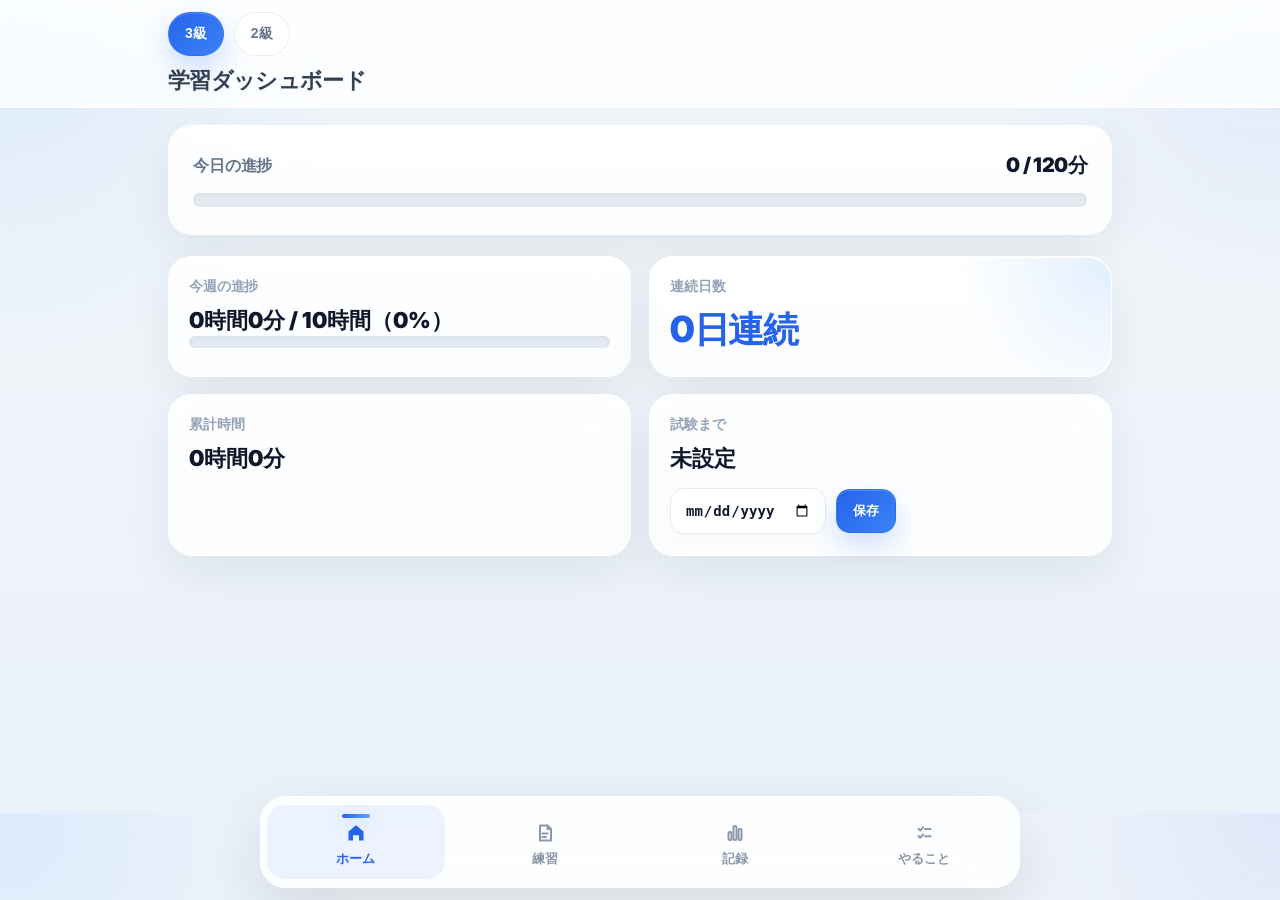
==== commit abf39b49: "Add files via upload" ====
--- a/index.html
+++ b/index.html
@@ -4,11 +4,14 @@
   <meta charset="UTF-8">
   <meta name="viewport" content="width=device-width, initial-scale=1.0">
   <title>ホーム</title>
+
   <link rel="stylesheet" href="style.css">
+
   <link rel="preconnect" href="https://fonts.googleapis.com">
   <link rel="preconnect" href="https://fonts.gstatic.com" crossorigin>
   <link href="https://fonts.googleapis.com/css2?family=Inter:wght@400;500;600;700;800;900&display=swap" rel="stylesheet">
 </head>
+
 <body>
 
   <div class="header compact-header">
@@ -28,22 +31,23 @@
 
   <div class="container">
 
-    <!-- 主役 -->
     <div class="card main-progress-card">
       <div class="main-progress-head">
         <h3>今日の進捗</h3>
         <div id="todayGoalText" class="main-progress-value">0 / 120分</div>
       </div>
+
       <div class="progress-bar large">
         <div id="todayGoalFill"></div>
       </div>
     </div>
 
-    <!-- サブ情報 -->
     <div class="grid">
+
       <div class="card">
         <h3>今週の進捗</h3>
         <p id="weeklyProgressText" class="card-value">0時間0分 / 10時間（0%）</p>
+
         <div class="progress-bar">
           <div id="progressFill"></div>
         </div>
@@ -68,58 +72,108 @@
           <button onclick="saveExamDate()">保存</button>
         </div>
       </div>
+
     </div>
   </div>
 
   <div class="nav">
-  <a href="index.html" data-page="index.html" aria-label="ホーム">
-    <svg viewBox="0 0 24 24" aria-hidden="true">
-      <path d="M4.5 10.5L12 4.2L19.5 10.5V19.5H15V14.2H9V19.5H4.5V10.5Z"></path>
-    </svg>
-    <span>ホーム</span>
-  </a>
+    <a href="index.html" data-page="index.html" aria-label="ホーム">
+      <svg viewBox="0 0 24 24" aria-hidden="true">
+        <path
+          d="M4.5 10.5L12 4.2L19.5 10.5V19.5H15V14.2H9V19.5H4.5V10.5Z"
+          style="fill: currentColor !important; stroke: none !important;"
+        ></path>
+      </svg>
+      <span>ホーム</span>
+    </a>
 
-  <a href="practice.html" data-page="practice.html" aria-label="練習">
-    <svg viewBox="0 0 24 24" aria-hidden="true">
-      <path d="M7 4.5H14.5L18 8V19.5H7V4.5Z"></path>
-      <path d="M14.5 4.5V8H18"></path>
-      <path d="M9.5 12.5H14.5"></path>
-      <path d="M9.5 16H13"></path>
-    </svg>
-    <span>練習</span>
-  </a>
+    <a href="practice.html" data-page="practice.html" aria-label="練習">
+      <svg viewBox="0 0 24 24" aria-hidden="true">
+        <path
+          d="M7 4.5H14.5L18 8V19.5H7V4.5Z"
+          style="fill: none !important; stroke: currentColor !important; stroke-width: 2 !important; stroke-linecap: round !important; stroke-linejoin: round !important;"
+        ></path>
+        <path
+          d="M14.5 4.5V8H18"
+          style="fill: none !important; stroke: currentColor !important; stroke-width: 2 !important; stroke-linecap: round !important; stroke-linejoin: round !important;"
+        ></path>
+        <path
+          d="M9.5 12.5H14.5"
+          style="fill: none !important; stroke: currentColor !important; stroke-width: 2 !important; stroke-linecap: round !important;"
+        ></path>
+        <path
+          d="M9.5 16H13"
+          style="fill: none !important; stroke: currentColor !important; stroke-width: 2 !important; stroke-linecap: round !important;"
+        ></path>
+      </svg>
+      <span>練習</span>
+    </a>
 
-  <a href="record.html" data-page="record.html" aria-label="記録">
-    <svg viewBox="0 0 24 24" aria-hidden="true">
-      <path d="M6.5 19V12"></path>
-      <path d="M12 19V6"></path>
-      <path d="M17.5 19V9.5"></path>
-    </svg>
-    <span>記録</span>
-  </a>
+    <a href="record.html" data-page="record.html" aria-label="記録">
+      <svg viewBox="0 0 24 24" aria-hidden="true">
+        <rect
+          x="5.5"
+          y="11"
+          width="3"
+          height="8"
+          rx="1.2"
+          style="fill: none !important; stroke: currentColor !important; stroke-width: 2 !important;"
+        ></rect>
+        <rect
+          x="10.5"
+          y="5"
+          width="3"
+          height="14"
+          rx="1.2"
+          style="fill: none !important; stroke: currentColor !important; stroke-width: 2 !important;"
+        ></rect>
+        <rect
+          x="15.5"
+          y="8"
+          width="3"
+          height="11"
+          rx="1.2"
+          style="fill: none !important; stroke: currentColor !important; stroke-width: 2 !important;"
+        ></rect>
+      </svg>
+      <span>記録</span>
+    </a>
 
-  <a href="tasks.html" data-page="tasks.html" aria-label="やること">
-    <svg viewBox="0 0 24 24" aria-hidden="true">
-      <path d="M6.5 7.5L8.2 9.2L11 6.2"></path>
-      <path d="M13 8H18"></path>
-      <path d="M6.5 14.5L8.2 16.2L11 13.2"></path>
-      <path d="M13 15H18"></path>
-    </svg>
-    <span>やること</span>
-  </a>
-</div>
+    <a href="tasks.html" data-page="tasks.html" aria-label="やること">
+      <svg viewBox="0 0 24 24" aria-hidden="true">
+        <path
+          d="M6.5 7.8L8.2 9.5L11.2 6.2"
+          style="fill: none !important; stroke: currentColor !important; stroke-width: 2 !important; stroke-linecap: round !important; stroke-linejoin: round !important;"
+        ></path>
+        <path
+          d="M13 8H18.5"
+          style="fill: none !important; stroke: currentColor !important; stroke-width: 2 !important; stroke-linecap: round !important;"
+        ></path>
+        <path
+          d="M6.5 15L8.2 16.7L11.2 13.4"
+          style="fill: none !important; stroke: currentColor !important; stroke-width: 2 !important; stroke-linecap: round !important; stroke-linejoin: round !important;"
+        ></path>
+        <path
+          d="M13 15.2H18.5"
+          style="fill: none !important; stroke: currentColor !important; stroke-width: 2 !important; stroke-linecap: round !important;"
+        ></path>
+      </svg>
+      <span>やること</span>
+    </a>
+  </div>
 
-<script>
-  document.addEventListener("DOMContentLoaded", () => {
-    const currentPage = location.pathname.split("/").pop() || "index.html";
+  <script>
+    document.addEventListener("DOMContentLoaded", () => {
+      const currentPage = location.pathname.split("/").pop() || "index.html";
 
-    document.querySelectorAll(".nav a").forEach((link) => {
-      link.classList.toggle("active", link.dataset.page === currentPage);
+      document.querySelectorAll(".nav a").forEach((link) => {
+        link.classList.toggle("active", link.dataset.page === currentPage);
+      });
     });
-  });
-</script>
+  </script>
 
   <script src="questions.js"></script>
   <script src="app.js"></script>
+
 </body>
 </html>
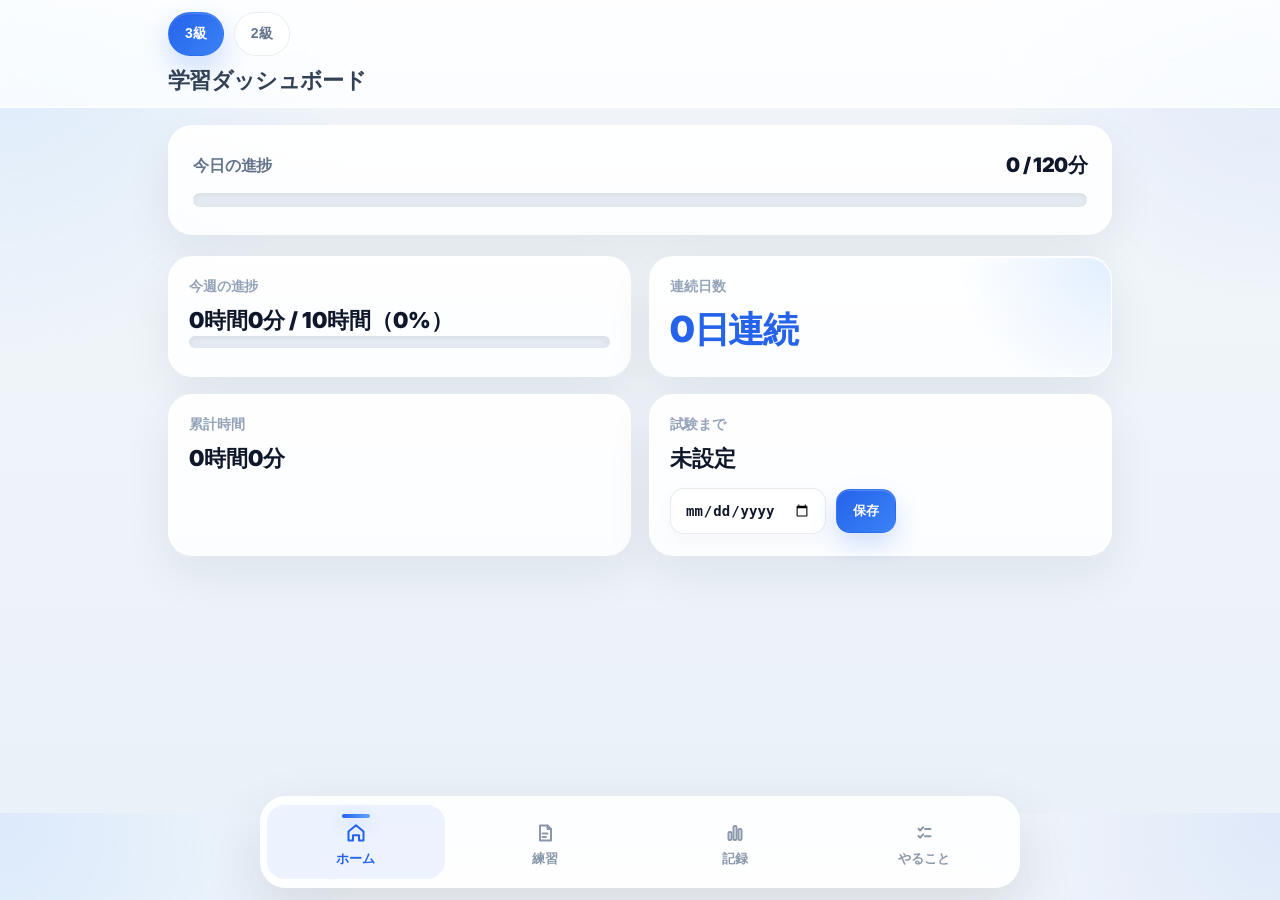
==== commit d323e433: "Add files via upload" ====
--- a/index.html
+++ b/index.html
@@ -77,100 +77,54 @@
   </div>
 
   <div class="nav">
-    <a href="index.html" data-page="index.html" aria-label="ホーム">
-      <svg viewBox="0 0 24 24" aria-hidden="true">
-        <path
-          d="M4.5 10.5L12 4.2L19.5 10.5V19.5H15V14.2H9V19.5H4.5V10.5Z"
-          style="fill: currentColor !important; stroke: none !important;"
-        ></path>
-      </svg>
-      <span>ホーム</span>
-    </a>
+  <a href="index.html" class="nav-link" data-page="index.html" aria-label="ホーム">
+    <svg class="nav-icon nav-icon-home" viewBox="0 0 24 24" aria-hidden="true">
+      <path d="M4.5 10.5L12 4.2L19.5 10.5V19.5H15V14.2H9V19.5H4.5V10.5Z"></path>
+    </svg>
+    <span>ホーム</span>
+  </a>
 
-    <a href="practice.html" data-page="practice.html" aria-label="練習">
-      <svg viewBox="0 0 24 24" aria-hidden="true">
-        <path
-          d="M7 4.5H14.5L18 8V19.5H7V4.5Z"
-          style="fill: none !important; stroke: currentColor !important; stroke-width: 2 !important; stroke-linecap: round !important; stroke-linejoin: round !important;"
-        ></path>
-        <path
-          d="M14.5 4.5V8H18"
-          style="fill: none !important; stroke: currentColor !important; stroke-width: 2 !important; stroke-linecap: round !important; stroke-linejoin: round !important;"
-        ></path>
-        <path
-          d="M9.5 12.5H14.5"
-          style="fill: none !important; stroke: currentColor !important; stroke-width: 2 !important; stroke-linecap: round !important;"
-        ></path>
-        <path
-          d="M9.5 16H13"
-          style="fill: none !important; stroke: currentColor !important; stroke-width: 2 !important; stroke-linecap: round !important;"
-        ></path>
-      </svg>
-      <span>練習</span>
-    </a>
+  <a href="practice.html" class="nav-link" data-page="practice.html" aria-label="練習">
+    <svg class="nav-icon nav-icon-practice" viewBox="0 0 24 24" aria-hidden="true">
+      <path d="M7 4.5H14.5L18 8V19.5H7V4.5Z"></path>
+      <path d="M14.5 4.5V8H18"></path>
+      <path d="M9.5 12.5H14.5"></path>
+      <path d="M9.5 16H13"></path>
+    </svg>
+    <span>練習</span>
+  </a>
 
-    <a href="record.html" data-page="record.html" aria-label="記録">
-      <svg viewBox="0 0 24 24" aria-hidden="true">
-        <rect
-          x="5.5"
-          y="11"
-          width="3"
-          height="8"
-          rx="1.2"
-          style="fill: none !important; stroke: currentColor !important; stroke-width: 2 !important;"
-        ></rect>
-        <rect
-          x="10.5"
-          y="5"
-          width="3"
-          height="14"
-          rx="1.2"
-          style="fill: none !important; stroke: currentColor !important; stroke-width: 2 !important;"
-        ></rect>
-        <rect
-          x="15.5"
-          y="8"
-          width="3"
-          height="11"
-          rx="1.2"
-          style="fill: none !important; stroke: currentColor !important; stroke-width: 2 !important;"
-        ></rect>
-      </svg>
-      <span>記録</span>
-    </a>
+  <a href="record.html" class="nav-link" data-page="record.html" aria-label="記録">
+    <svg class="nav-icon nav-icon-record" viewBox="0 0 24 24" aria-hidden="true">
+      <rect x="5.5" y="11" width="3" height="8" rx="1.2"></rect>
+      <rect x="10.5" y="5" width="3" height="14" rx="1.2"></rect>
+      <rect x="15.5" y="8" width="3" height="11" rx="1.2"></rect>
+    </svg>
+    <span>記録</span>
+  </a>
 
-    <a href="tasks.html" data-page="tasks.html" aria-label="やること">
-      <svg viewBox="0 0 24 24" aria-hidden="true">
-        <path
-          d="M6.5 7.8L8.2 9.5L11.2 6.2"
-          style="fill: none !important; stroke: currentColor !important; stroke-width: 2 !important; stroke-linecap: round !important; stroke-linejoin: round !important;"
-        ></path>
-        <path
-          d="M13 8H18.5"
-          style="fill: none !important; stroke: currentColor !important; stroke-width: 2 !important; stroke-linecap: round !important;"
-        ></path>
-        <path
-          d="M6.5 15L8.2 16.7L11.2 13.4"
-          style="fill: none !important; stroke: currentColor !important; stroke-width: 2 !important; stroke-linecap: round !important; stroke-linejoin: round !important;"
-        ></path>
-        <path
-          d="M13 15.2H18.5"
-          style="fill: none !important; stroke: currentColor !important; stroke-width: 2 !important; stroke-linecap: round !important;"
-        ></path>
-      </svg>
-      <span>やること</span>
-    </a>
-  </div>
+  <a href="tasks.html" class="nav-link" data-page="tasks.html" aria-label="やること">
+    <svg class="nav-icon nav-icon-tasks" viewBox="0 0 24 24" aria-hidden="true">
+      <path d="M6.5 7.8L8.2 9.5L11.2 6.2"></path>
+      <path d="M13 8H18.5"></path>
+      <path d="M6.5 15L8.2 16.7L11.2 13.4"></path>
+      <path d="M13 15.2H18.5"></path>
+    </svg>
+    <span>やること</span>
+  </a>
+</div>
 
-  <script>
-    document.addEventListener("DOMContentLoaded", () => {
-      const currentPage = location.pathname.split("/").pop() || "index.html";
+<script>
+  document.addEventListener("DOMContentLoaded", () => {
+    const currentPage = location.pathname.split("/").pop() || "index.html";
 
-      document.querySelectorAll(".nav a").forEach((link) => {
-        link.classList.toggle("active", link.dataset.page === currentPage);
-      });
+    document.querySelectorAll(".nav-link").forEach((link) => {
+      link.classList.toggle("active", link.dataset.page === currentPage);
     });
-  </script>
+  });
+</script>
+
+  
 
   <script src="questions.js"></script>
   <script src="app.js"></script>
--- a/style.css
+++ b/style.css
@@ -1616,4 +1616,170 @@
   .nav a span {
     font-size: 12px !important;
   }
+}
+
+/* =====================
+   Bottom Nav Class Fix
+   SVGをclassで完全固定
+===================== */
+
+.nav {
+  position: fixed !important;
+  left: 50% !important;
+  bottom: 12px !important;
+  transform: translateX(-50%) !important;
+  width: calc(100% - 20px) !important;
+  max-width: 760px !important;
+  height: 92px !important;
+  display: grid !important;
+  grid-template-columns: repeat(4, minmax(0, 1fr)) !important;
+  align-items: stretch !important;
+  gap: 0 !important;
+  padding: 0 !important;
+  border-radius: 26px !important;
+  background: rgba(255, 255, 255, 0.88) !important;
+  border: 1px solid rgba(255, 255, 255, 0.82) !important;
+  box-shadow:
+    0 24px 60px rgba(15, 23, 42, 0.12),
+    inset 0 1px 0 rgba(255, 255, 255, 0.95) !important;
+  backdrop-filter: blur(20px) saturate(180%) !important;
+  -webkit-backdrop-filter: blur(20px) saturate(180%) !important;
+  overflow: hidden !important;
+  z-index: 1000 !important;
+}
+
+.nav-link {
+  position: relative !important;
+  min-width: 0 !important;
+  margin: 8px 6px !important;
+  padding: 12px 0 10px !important;
+  border-radius: 18px !important;
+  text-decoration: none !important;
+  color: #8b98aa !important;
+  display: flex !important;
+  flex-direction: column !important;
+  align-items: center !important;
+  justify-content: center !important;
+  gap: 7px !important;
+  font-size: 13px !important;
+  font-weight: 800 !important;
+  line-height: 1 !important;
+  transition: background 0.2s ease, color 0.2s ease !important;
+}
+
+.nav-link:hover {
+  color: #2563eb !important;
+  background: rgba(37, 99, 235, 0.06) !important;
+}
+
+.nav-link.active {
+  color: #2563eb !important;
+  background: rgba(37, 99, 235, 0.08) !important;
+}
+
+.nav-link::before {
+  content: "" !important;
+  position: absolute !important;
+  top: 9px !important;
+  left: 50% !important;
+  width: 28px !important;
+  height: 4px !important;
+  border-radius: 999px !important;
+  background: linear-gradient(90deg, #2563eb, #60a5fa) !important;
+  box-shadow: 0 6px 16px rgba(37, 99, 235, 0.26) !important;
+  transform: translateX(-50%) scaleX(0) !important;
+  transition: transform 0.2s ease !important;
+}
+
+.nav-link.active::before {
+  transform: translateX(-50%) scaleX(1) !important;
+}
+
+.nav-icon {
+  width: 24px !important;
+  height: 24px !important;
+  display: block !important;
+  flex: 0 0 24px !important;
+  margin: 0 !important;
+  padding: 0 !important;
+  color: currentColor !important;
+  overflow: visible !important;
+}
+
+.nav-icon path,
+.nav-icon rect,
+.nav-icon circle,
+.nav-icon line,
+.nav-icon polyline {
+  fill: none !important;
+  stroke: currentColor !important;
+  stroke-width: 2 !important;
+  stroke-linecap: round !important;
+  stroke-linejoin: round !important;
+}
+
+.nav-icon-home path {
+  fill: currentColor !important;
+  stroke: none !important;
+}
+
+.nav-icon-practice path {
+  fill: none !important;
+  stroke: currentColor !important;
+  stroke-width: 2 !important;
+  stroke-linecap: round !important;
+  stroke-linejoin: round !important;
+}
+
+.nav-icon-record rect {
+  fill: none !important;
+  stroke: currentColor !important;
+  stroke-width: 2 !important;
+}
+
+.nav-icon-tasks path {
+  fill: none !important;
+  stroke: currentColor !important;
+  stroke-width: 2 !important;
+  stroke-linecap: round !important;
+  stroke-linejoin: round !important;
+}
+
+.nav-link span {
+  display: block !important;
+  width: 100% !important;
+  margin: 0 !important;
+  padding: 0 !important;
+  text-align: center !important;
+  color: currentColor !important;
+  font-size: 13px !important;
+  font-weight: 800 !important;
+  line-height: 1 !important;
+  white-space: nowrap !important;
+}
+
+@media (max-width: 768px) {
+  .nav {
+    width: calc(100% - 16px) !important;
+    height: 84px !important;
+    bottom: 10px !important;
+    border-radius: 24px !important;
+  }
+
+  .nav-link {
+    margin: 7px 4px !important;
+    padding: 10px 0 8px !important;
+    gap: 6px !important;
+    font-size: 12px !important;
+  }
+
+  .nav-icon {
+    width: 23px !important;
+    height: 23px !important;
+    flex-basis: 23px !important;
+  }
+
+  .nav-link span {
+    font-size: 12px !important;
+  }
 }
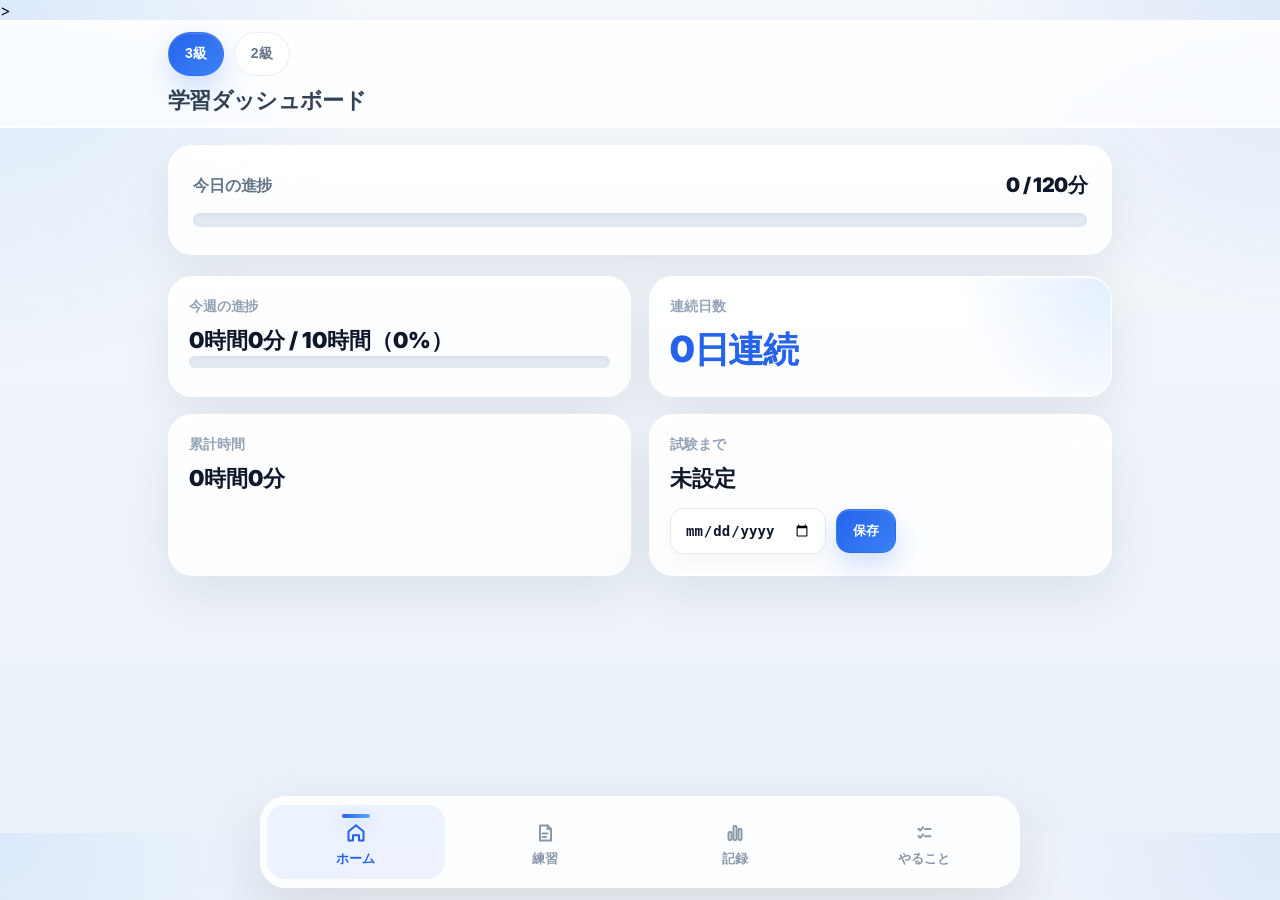
==== commit b0bef99b: "Add files via upload" ====
--- a/index.html
+++ b/index.html
@@ -5,7 +5,7 @@
   <meta name="viewport" content="width=device-width, initial-scale=1.0">
   <title>ホーム</title>
 
-  <link rel="stylesheet" href="style.css">
+ <link rel="stylesheet" href="style.css?v=20260427">>
 
   <link rel="preconnect" href="https://fonts.googleapis.com">
   <link rel="preconnect" href="https://fonts.gstatic.com" crossorigin>
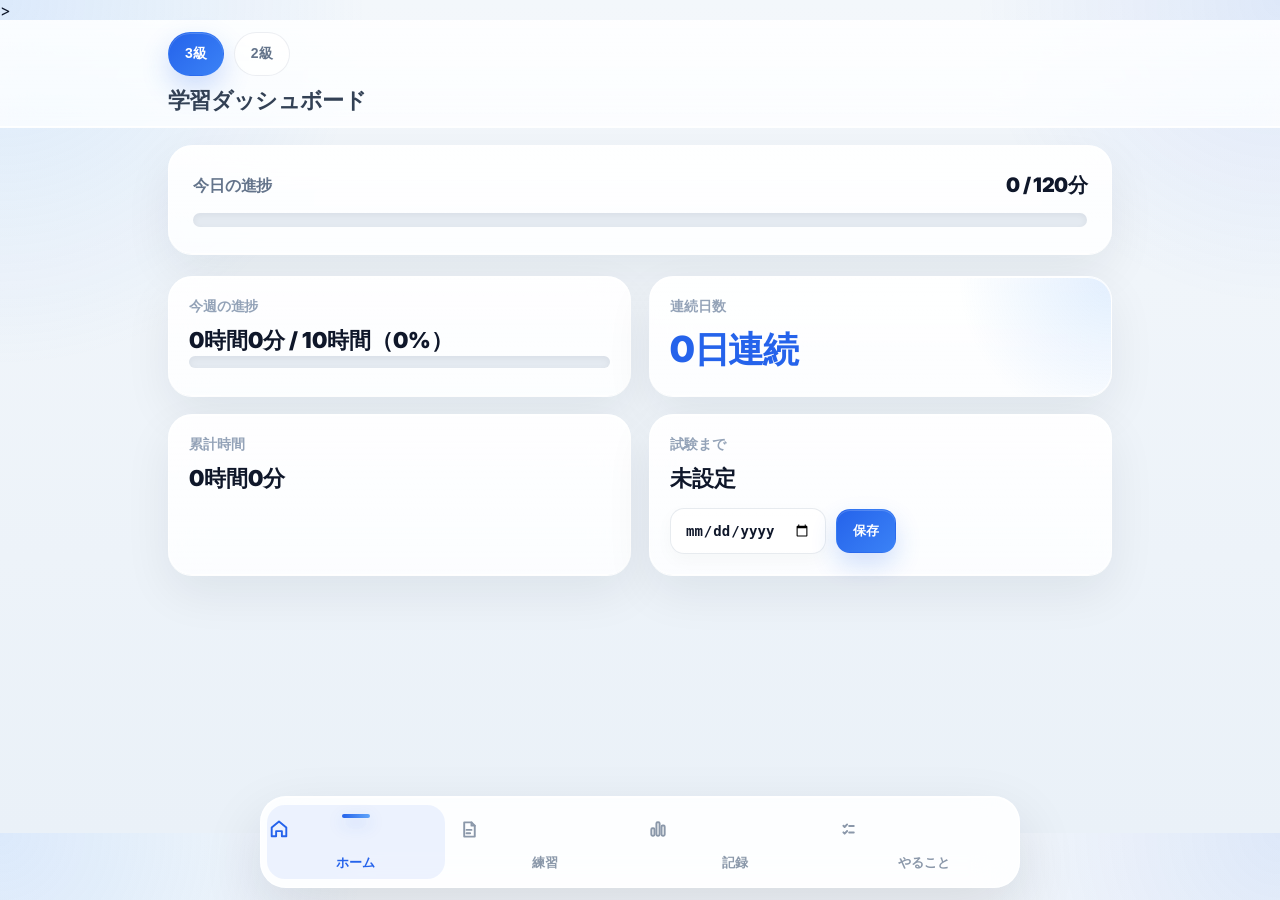
==== commit a05dff76: "Add files via upload" ====
--- a/index.html
+++ b/index.html
@@ -78,39 +78,47 @@
 
   <div class="nav">
   <a href="index.html" class="nav-link" data-page="index.html" aria-label="ホーム">
-    <svg class="nav-icon nav-icon-home" viewBox="0 0 24 24" aria-hidden="true">
-      <path d="M4.5 10.5L12 4.2L19.5 10.5V19.5H15V14.2H9V19.5H4.5V10.5Z"></path>
-    </svg>
-    <span>ホーム</span>
+    <span class="nav-icon-box">
+      <svg class="nav-icon nav-icon-home" viewBox="0 0 24 24" aria-hidden="true">
+        <path d="M4.4 10.4L12 4.1L19.6 10.4V19.6H15V14.2H9V19.6H4.4V10.4Z"></path>
+      </svg>
+    </span>
+    <span class="nav-label">ホーム</span>
   </a>
 
   <a href="practice.html" class="nav-link" data-page="practice.html" aria-label="練習">
-    <svg class="nav-icon nav-icon-practice" viewBox="0 0 24 24" aria-hidden="true">
-      <path d="M7 4.5H14.5L18 8V19.5H7V4.5Z"></path>
-      <path d="M14.5 4.5V8H18"></path>
-      <path d="M9.5 12.5H14.5"></path>
-      <path d="M9.5 16H13"></path>
-    </svg>
-    <span>練習</span>
+    <span class="nav-icon-box">
+      <svg class="nav-icon nav-icon-practice" viewBox="0 0 24 24" aria-hidden="true">
+        <path d="M7 4.6H14.6L18 8V19.4H7V4.6Z"></path>
+        <path d="M14.6 4.6V8H18"></path>
+        <path d="M9.4 12.4H14.6"></path>
+        <path d="M9.4 15.9H13.2"></path>
+      </svg>
+    </span>
+    <span class="nav-label">練習</span>
   </a>
 
   <a href="record.html" class="nav-link" data-page="record.html" aria-label="記録">
-    <svg class="nav-icon nav-icon-record" viewBox="0 0 24 24" aria-hidden="true">
-      <rect x="5.5" y="11" width="3" height="8" rx="1.2"></rect>
-      <rect x="10.5" y="5" width="3" height="14" rx="1.2"></rect>
-      <rect x="15.5" y="8" width="3" height="11" rx="1.2"></rect>
-    </svg>
-    <span>記録</span>
+    <span class="nav-icon-box">
+      <svg class="nav-icon nav-icon-record" viewBox="0 0 24 24" aria-hidden="true">
+        <rect x="5.2" y="11.2" width="3.2" height="7.6" rx="1.2"></rect>
+        <rect x="10.4" y="5.2" width="3.2" height="13.6" rx="1.2"></rect>
+        <rect x="15.6" y="8.4" width="3.2" height="10.4" rx="1.2"></rect>
+      </svg>
+    </span>
+    <span class="nav-label">記録</span>
   </a>
 
   <a href="tasks.html" class="nav-link" data-page="tasks.html" aria-label="やること">
-    <svg class="nav-icon nav-icon-tasks" viewBox="0 0 24 24" aria-hidden="true">
-      <path d="M6.5 7.8L8.2 9.5L11.2 6.2"></path>
-      <path d="M13 8H18.5"></path>
-      <path d="M6.5 15L8.2 16.7L11.2 13.4"></path>
-      <path d="M13 15.2H18.5"></path>
-    </svg>
-    <span>やること</span>
+    <span class="nav-icon-box">
+      <svg class="nav-icon nav-icon-tasks" viewBox="0 0 24 24" aria-hidden="true">
+        <path d="M7.2 8.1L8.5 9.4L11.1 6.7"></path>
+        <path d="M13.2 8.3H18"></path>
+        <path d="M7.2 15L8.5 16.3L11.1 13.6"></path>
+        <path d="M13.2 15.2H18"></path>
+      </svg>
+    </span>
+    <span class="nav-label">やること</span>
   </a>
 </div>
 
--- a/style.css
+++ b/style.css
@@ -1782,4 +1782,208 @@
   .nav-link span {
     font-size: 12px !important;
   }
+}
+
+/* =====================
+   Bottom Nav Precise Alignment
+   アイコン座標ズレ最終修正
+===================== */
+
+.nav {
+  position: fixed !important;
+  left: 50% !important;
+  bottom: 12px !important;
+  transform: translateX(-50%) !important;
+
+  width: calc(100% - 20px) !important;
+  max-width: 760px !important;
+  height: 92px !important;
+
+  display: grid !important;
+  grid-template-columns: repeat(4, minmax(0, 1fr)) !important;
+  align-items: stretch !important;
+  gap: 0 !important;
+
+  padding: 0 !important;
+  border-radius: 26px !important;
+
+  background: rgba(255, 255, 255, 0.88) !important;
+  border: 1px solid rgba(255, 255, 255, 0.82) !important;
+  box-shadow:
+    0 24px 60px rgba(15, 23, 42, 0.12),
+    inset 0 1px 0 rgba(255, 255, 255, 0.95) !important;
+
+  backdrop-filter: blur(20px) saturate(180%) !important;
+  -webkit-backdrop-filter: blur(20px) saturate(180%) !important;
+
+  overflow: hidden !important;
+  z-index: 1000 !important;
+}
+
+.nav-link {
+  position: relative !important;
+
+  min-width: 0 !important;
+  margin: 8px 6px !important;
+  padding: 11px 0 10px !important;
+
+  border-radius: 18px !important;
+  text-decoration: none !important;
+
+  color: #8b98aa !important;
+
+  display: grid !important;
+  grid-template-rows: 32px 14px !important;
+  place-items: center !important;
+  align-content: center !important;
+  row-gap: 6px !important;
+
+  font-size: 13px !important;
+  font-weight: 800 !important;
+  line-height: 1 !important;
+
+  transition: background 0.2s ease, color 0.2s ease !important;
+}
+
+.nav-link:hover {
+  color: #2563eb !important;
+  background: rgba(37, 99, 235, 0.06) !important;
+}
+
+.nav-link.active {
+  color: #2563eb !important;
+  background: rgba(37, 99, 235, 0.08) !important;
+}
+
+.nav-link::before {
+  content: "" !important;
+  position: absolute !important;
+
+  top: 9px !important;
+  left: 50% !important;
+
+  width: 28px !important;
+  height: 4px !important;
+
+  border-radius: 999px !important;
+  background: linear-gradient(90deg, #2563eb, #60a5fa) !important;
+  box-shadow: 0 6px 16px rgba(37, 99, 235, 0.26) !important;
+
+  transform: translateX(-50%) scaleX(0) !important;
+  transition: transform 0.2s ease !important;
+}
+
+.nav-link.active::before {
+  transform: translateX(-50%) scaleX(1) !important;
+}
+
+/* ここが今回の本命：全アイコンを同じ箱に入れる */
+.nav-icon-box {
+  width: 32px !important;
+  height: 32px !important;
+
+  display: grid !important;
+  place-items: center !important;
+
+  margin: 0 !important;
+  padding: 0 !important;
+
+  line-height: 0 !important;
+}
+
+.nav-icon {
+  width: 24px !important;
+  height: 24px !important;
+
+  display: block !important;
+  flex: none !important;
+
+  margin: 0 !important;
+  padding: 0 !important;
+
+  color: currentColor !important;
+  overflow: visible !important;
+  transform-origin: 50% 50% !important;
+}
+
+.nav-icon path,
+.nav-icon rect,
+.nav-icon circle,
+.nav-icon line,
+.nav-icon polyline {
+  fill: none !important;
+  stroke: currentColor !important;
+  stroke-width: 2 !important;
+  stroke-linecap: round !important;
+  stroke-linejoin: round !important;
+}
+
+/* ホームだけ塗りつぶし */
+.nav-icon-home path {
+  fill: currentColor !important;
+  stroke: none !important;
+}
+
+/* 各アイコンの見た目重心を微調整 */
+.nav-icon-home {
+  transform: translateY(0px) scale(0.96) !important;
+}
+
+.nav-icon-practice {
+  transform: translateY(0.5px) scale(0.96) !important;
+}
+
+.nav-icon-record {
+  transform: translateY(0px) scale(0.98) !important;
+}
+
+.nav-icon-tasks {
+  transform: translateY(0.5px) scale(0.96) !important;
+}
+
+.nav-label {
+  display: block !important;
+  width: 100% !important;
+
+  margin: 0 !important;
+  padding: 0 !important;
+
+  text-align: center !important;
+  color: currentColor !important;
+
+  font-size: 13px !important;
+  font-weight: 800 !important;
+  line-height: 1 !important;
+  white-space: nowrap !important;
+}
+
+@media (max-width: 768px) {
+  .nav {
+    width: calc(100% - 16px) !important;
+    height: 84px !important;
+    bottom: 10px !important;
+    border-radius: 24px !important;
+  }
+
+  .nav-link {
+    margin: 7px 4px !important;
+    padding: 9px 0 8px !important;
+    grid-template-rows: 30px 13px !important;
+    row-gap: 5px !important;
+    font-size: 12px !important;
+  }
+
+  .nav-icon-box {
+    width: 30px !important;
+    height: 30px !important;
+  }
+
+  .nav-icon {
+    width: 23px !important;
+    height: 23px !important;
+  }
+
+  .nav-label {
+    font-size: 12px !important;
+  }
 }
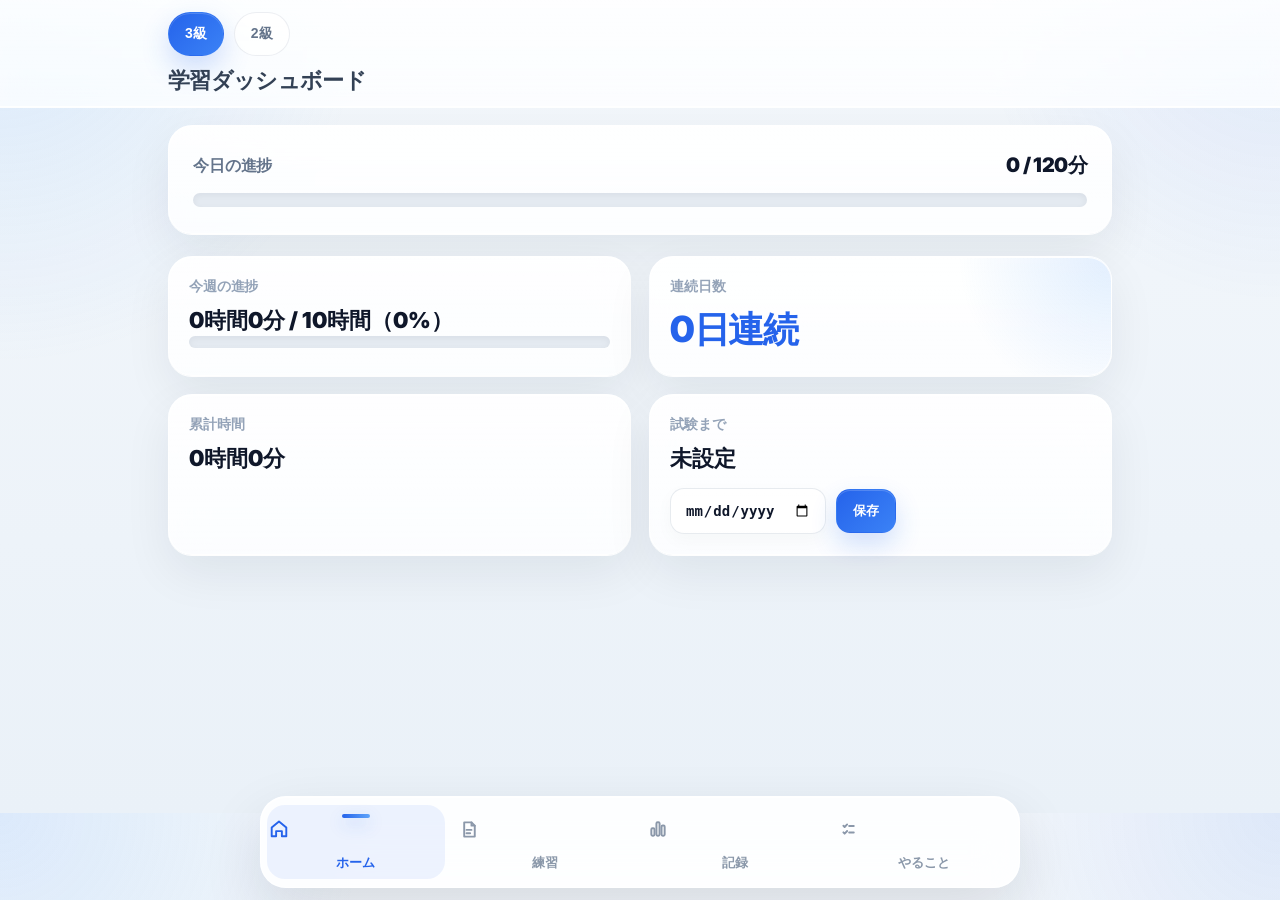
==== commit 67f80bbe: "Add files via upload" ====
--- a/index.html
+++ b/index.html
@@ -5,7 +5,7 @@
   <meta name="viewport" content="width=device-width, initial-scale=1.0">
   <title>ホーム</title>
 
- <link rel="stylesheet" href="style.css?v=20260427">>
+ <link rel="stylesheet" href="style.css?v=20260427">
 
   <link rel="preconnect" href="https://fonts.googleapis.com">
   <link rel="preconnect" href="https://fonts.gstatic.com" crossorigin>
--- a/style.css
+++ b/style.css
@@ -1986,4 +1986,19 @@
   .nav-label {
     font-size: 12px !important;
   }
+}
+
+/* アイコンの箱だけを横にずらす */
+/* プラスなら右、マイナスなら左 */
+
+/* =====================
+   Nav Icon Position Reset
+   下バーアイコンの横ズレを一旦すべてリセット
+===================== */
+
+.nav-link[data-page="index.html"] .nav-icon-box,
+.nav-link[data-page="practice.html"] .nav-icon-box,
+.nav-link[data-page="record.html"] .nav-icon-box,
+.nav-link[data-page="tasks.html"] .nav-icon-box {
+  transform: translateX(0px) !important;
 }
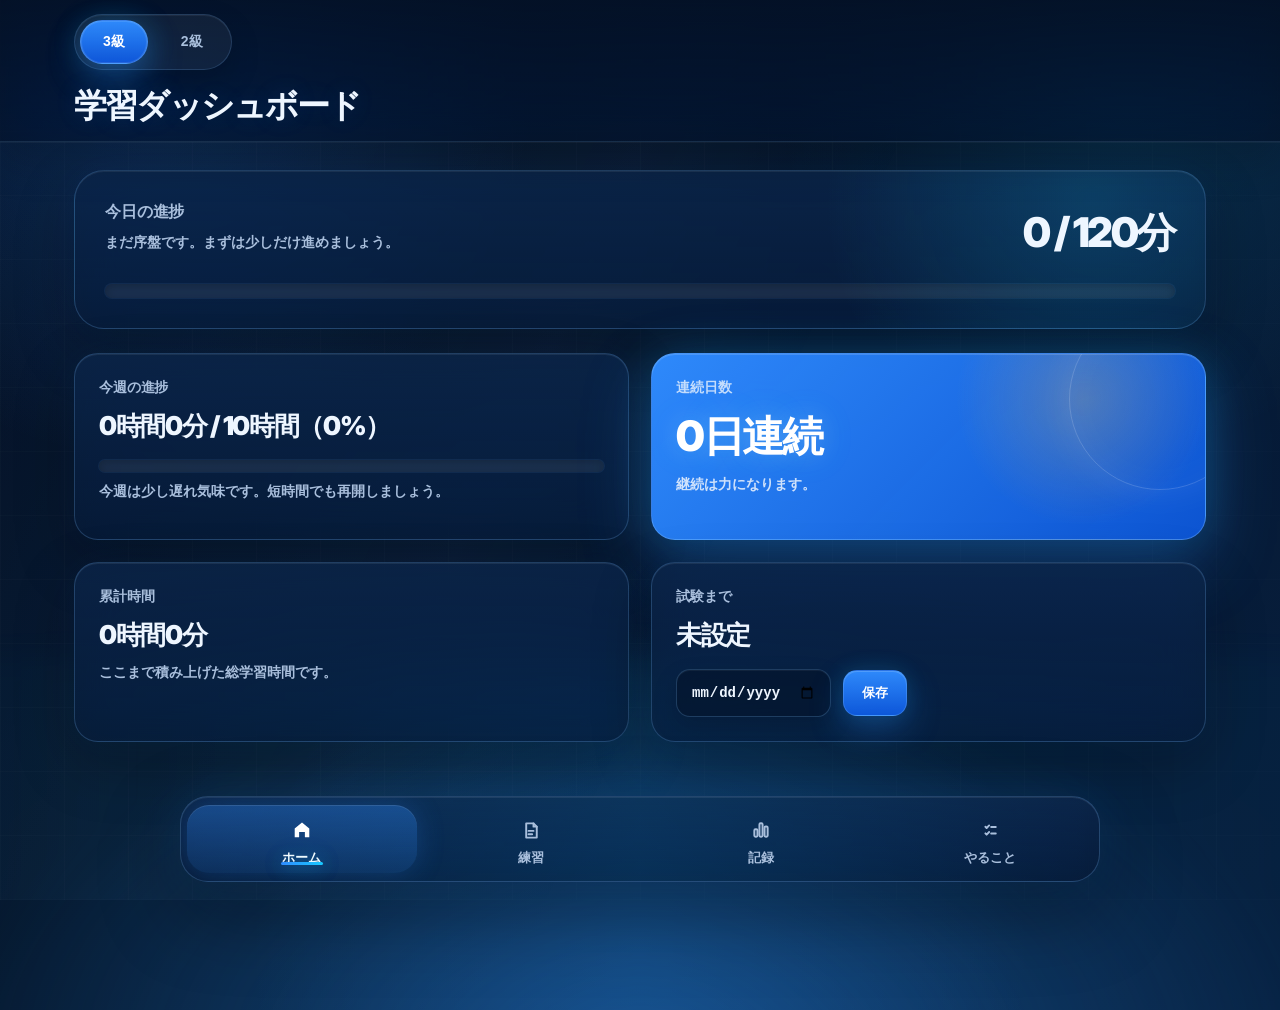
==== commit e0b14592: "Add files via upload" ====
--- a/index.html
+++ b/index.html
@@ -3,9 +3,9 @@
 <head>
   <meta charset="UTF-8">
   <meta name="viewport" content="width=device-width, initial-scale=1.0">
-  <title>ホーム</title>
-
- <link rel="stylesheet" href="style.css?v=20260427">
+  <title>ホーム | 簿記マスターズ</title>
+
+  <link rel="stylesheet" href="style.css?v=20260429">
 
   <link rel="preconnect" href="https://fonts.googleapis.com">
   <link rel="preconnect" href="https://fonts.gstatic.com" crossorigin>
@@ -33,7 +33,13 @@
 
     <div class="card main-progress-card">
       <div class="main-progress-head">
-        <h3>今日の進捗</h3>
+        <div>
+          <h3>今日の進捗</h3>
+          <p id="todayStatusText" class="sub-text">
+            今日の学習を積み上げていきましょう。
+          </p>
+        </div>
+
         <div id="todayGoalText" class="main-progress-value">0 / 120分</div>
       </div>
 
@@ -46,28 +52,50 @@
 
       <div class="card">
         <h3>今週の進捗</h3>
-        <p id="weeklyProgressText" class="card-value">0時間0分 / 10時間（0%）</p>
-
-        <div class="progress-bar">
+
+        <p id="weeklyProgressText" class="card-value">
+          0時間0分 / 10時間（0%）
+        </p>
+
+        <div class="progress-bar" style="margin-top: 16px;">
           <div id="progressFill"></div>
         </div>
+
+        <p id="weeklyPaceText" class="sub-text">
+          今週のペースを確認できます。
+        </p>
       </div>
 
       <div class="card streak-card">
         <h3>連続日数</h3>
+
         <p id="streak" class="streak-value">0日連続</p>
+
+        <p class="sub-text" style="color: rgba(255,255,255,0.78);">
+          継続は力になります。
+        </p>
       </div>
 
       <div class="card">
         <h3>累計時間</h3>
-        <p id="totalTime" class="card-value">0時間0分</p>
+
+        <p id="totalTime" class="card-value">
+          0時間0分
+        </p>
+
+        <p class="sub-text">
+          ここまで積み上げた総学習時間です。
+        </p>
       </div>
 
       <div class="card">
         <h3>試験まで</h3>
-        <p id="countdown" class="card-value">未設定</p>
-
-        <div class="inline-form" style="margin-top: 14px;">
+
+        <p id="countdown" class="card-value">
+          未設定
+        </p>
+
+        <div class="inline-form" style="margin-top: 16px;">
           <input type="date" id="examDate">
           <button onclick="saveExamDate()">保存</button>
         </div>
@@ -77,65 +105,141 @@
   </div>
 
   <div class="nav">
-  <a href="index.html" class="nav-link" data-page="index.html" aria-label="ホーム">
-    <span class="nav-icon-box">
-      <svg class="nav-icon nav-icon-home" viewBox="0 0 24 24" aria-hidden="true">
-        <path d="M4.4 10.4L12 4.1L19.6 10.4V19.6H15V14.2H9V19.6H4.4V10.4Z"></path>
-      </svg>
-    </span>
-    <span class="nav-label">ホーム</span>
-  </a>
-
-  <a href="practice.html" class="nav-link" data-page="practice.html" aria-label="練習">
-    <span class="nav-icon-box">
-      <svg class="nav-icon nav-icon-practice" viewBox="0 0 24 24" aria-hidden="true">
-        <path d="M7 4.6H14.6L18 8V19.4H7V4.6Z"></path>
-        <path d="M14.6 4.6V8H18"></path>
-        <path d="M9.4 12.4H14.6"></path>
-        <path d="M9.4 15.9H13.2"></path>
-      </svg>
-    </span>
-    <span class="nav-label">練習</span>
-  </a>
-
-  <a href="record.html" class="nav-link" data-page="record.html" aria-label="記録">
-    <span class="nav-icon-box">
-      <svg class="nav-icon nav-icon-record" viewBox="0 0 24 24" aria-hidden="true">
-        <rect x="5.2" y="11.2" width="3.2" height="7.6" rx="1.2"></rect>
-        <rect x="10.4" y="5.2" width="3.2" height="13.6" rx="1.2"></rect>
-        <rect x="15.6" y="8.4" width="3.2" height="10.4" rx="1.2"></rect>
-      </svg>
-    </span>
-    <span class="nav-label">記録</span>
-  </a>
-
-  <a href="tasks.html" class="nav-link" data-page="tasks.html" aria-label="やること">
-    <span class="nav-icon-box">
-      <svg class="nav-icon nav-icon-tasks" viewBox="0 0 24 24" aria-hidden="true">
-        <path d="M7.2 8.1L8.5 9.4L11.1 6.7"></path>
-        <path d="M13.2 8.3H18"></path>
-        <path d="M7.2 15L8.5 16.3L11.1 13.6"></path>
-        <path d="M13.2 15.2H18"></path>
-      </svg>
-    </span>
-    <span class="nav-label">やること</span>
-  </a>
-</div>
-
-<script>
-  document.addEventListener("DOMContentLoaded", () => {
-    const currentPage = location.pathname.split("/").pop() || "index.html";
-
-    document.querySelectorAll(".nav-link").forEach((link) => {
-      link.classList.toggle("active", link.dataset.page === currentPage);
+    <a href="index.html" class="nav-link" data-page="index.html" aria-label="ホーム">
+      <span class="nav-icon-box">
+        <svg class="nav-icon nav-icon-home" viewBox="0 0 24 24" aria-hidden="true">
+          <path d="M4.4 10.4L12 4.1L19.6 10.4V19.6H15V14.2H9V19.6H4.4V10.4Z"></path>
+        </svg>
+      </span>
+      <span class="nav-label">ホーム</span>
+    </a>
+
+    <a href="practice.html" class="nav-link" data-page="practice.html" aria-label="練習">
+      <span class="nav-icon-box">
+        <svg class="nav-icon nav-icon-practice" viewBox="0 0 24 24" aria-hidden="true">
+          <path d="M7 4.6H14.6L18 8V19.4H7V4.6Z"></path>
+          <path d="M14.6 4.6V8H18"></path>
+          <path d="M9.4 12.4H14.6"></path>
+          <path d="M9.4 15.9H13.2"></path>
+        </svg>
+      </span>
+      <span class="nav-label">練習</span>
+    </a>
+
+    <a href="record.html" class="nav-link" data-page="record.html" aria-label="記録">
+      <span class="nav-icon-box">
+        <svg class="nav-icon nav-icon-record" viewBox="0 0 24 24" aria-hidden="true">
+          <rect x="5.2" y="11.2" width="3.2" height="7.6" rx="1.2"></rect>
+          <rect x="10.4" y="5.2" width="3.2" height="13.6" rx="1.2"></rect>
+          <rect x="15.6" y="8.4" width="3.2" height="10.4" rx="1.2"></rect>
+        </svg>
+      </span>
+      <span class="nav-label">記録</span>
+    </a>
+
+    <a href="tasks.html" class="nav-link" data-page="tasks.html" aria-label="やること">
+      <span class="nav-icon-box">
+        <svg class="nav-icon nav-icon-tasks" viewBox="0 0 24 24" aria-hidden="true">
+          <path d="M7.2 8.1L8.5 9.4L11.1 6.7"></path>
+          <path d="M13.2 8.3H18"></path>
+          <path d="M7.2 15L8.5 16.3L11.1 13.6"></path>
+          <path d="M13.2 15.2H18"></path>
+        </svg>
+      </span>
+      <span class="nav-label">やること</span>
+    </a>
+  </div>
+
+  <script>
+    document.addEventListener("DOMContentLoaded", () => {
+      const currentPage = location.pathname.split("/").pop() || "index.html";
+
+      document.querySelectorAll(".nav-link").forEach((link) => {
+        link.classList.toggle("active", link.dataset.page === currentPage);
+      });
     });
-  });
-</script>
-
-  
+  </script>
 
   <script src="questions.js"></script>
   <script src="app.js"></script>
 
+  <script>
+    function setProgressState(element, percent) {
+      if (!element) return;
+
+      element.classList.remove("danger", "warning", "good", "success");
+
+      if (percent < 40) {
+        element.classList.add("danger");
+      } else if (percent < 80) {
+        element.classList.add("warning");
+      } else if (percent < 100) {
+        element.classList.add("good");
+      } else {
+        element.classList.add("success");
+      }
+    }
+
+    function enhanceHomeStatus() {
+      if (typeof getData !== "function") return;
+
+      const today = getData("todayStudyTime");
+      const weekly = getData("weeklyStudyTime");
+
+      const weeklyGoalHours =
+        typeof getWeeklyGoal === "function"
+          ? getWeeklyGoal()
+          : Number(localStorage.getItem(getLevelKey("weeklyGoal"))) || 10;
+
+      const todayGoal = 120;
+      const todayPercent = Math.min((today / todayGoal) * 100, 100);
+
+      const weeklyGoalMinutes = weeklyGoalHours * 60;
+      const weeklyPercent =
+        weeklyGoalMinutes > 0
+          ? Math.min((weekly / weeklyGoalMinutes) * 100, 100)
+          : 0;
+
+      const todayFill = document.getElementById("todayGoalFill");
+      const weeklyFill = document.getElementById("progressFill");
+
+      setProgressState(todayFill, todayPercent);
+      setProgressState(weeklyFill, weeklyPercent);
+
+      const todayStatusText = document.getElementById("todayStatusText");
+      const weeklyPaceText = document.getElementById("weeklyPaceText");
+
+      if (todayStatusText) {
+        if (todayPercent < 40) {
+          todayStatusText.textContent = "まだ序盤です。まずは少しだけ進めましょう。";
+        } else if (todayPercent < 80) {
+          todayStatusText.textContent = "良い流れです。あと少し積み上げましょう。";
+        } else if (todayPercent < 100) {
+          todayStatusText.textContent = "かなり順調です。目標達成まであと少しです。";
+        } else {
+          todayStatusText.textContent = "今日の目標を達成しています。";
+        }
+      }
+
+      if (weeklyPaceText) {
+        if (weeklyPercent < 40) {
+          weeklyPaceText.textContent = "今週は少し遅れ気味です。短時間でも再開しましょう。";
+        } else if (weeklyPercent < 80) {
+          weeklyPaceText.textContent = "今週の目標に向けて進んでいます。";
+        } else if (weeklyPercent < 100) {
+          weeklyPaceText.textContent = "目標達成が見えてきています。";
+        } else {
+          weeklyPaceText.textContent = "今週の目標を達成しています。";
+        }
+      }
+    }
+
+    window.addEventListener("load", () => {
+      setTimeout(enhanceHomeStatus, 50);
+    });
+
+    setInterval(enhanceHomeStatus, 1500);
+  </script>
+
 </body>
 </html>
--- a/style.css
+++ b/style.css
@@ -1,29 +1,61 @@
-/* =====================
-   Base
+/* =========================================================
+   Boki Masters - style.css 完全版
+   Neon Blue / Adult Study App Design
+========================================================= */
+
+/* =====================
+   Base Variables
 ===================== */
 :root {
-  --bg: #f3f7fb;
-  --bg-2: #eaf1f8;
-  --text: #0f172a;
-  --text-soft: #64748b;
-  --text-faint: #94a3b8;
-
-  --primary: #2563eb;
-  --primary-2: #3b82f6;
-  --primary-3: #60a5fa;
-
-  --success-text: #166534;
-  --danger-text: #991b1b;
-
-  --shadow-sm: 0 10px 24px rgba(15, 23, 42, 0.04);
-  --shadow-md: 0 18px 45px rgba(15, 23, 42, 0.08);
-  --shadow-lg: 0 24px 60px rgba(37, 99, 235, 0.14);
+  --bg: #06152b;
+  --bg-2: #071b36;
+  --bg-3: #0b2446;
+
+  --surface: rgba(10, 31, 61, 0.72);
+  --surface-2: rgba(12, 37, 72, 0.82);
+  --surface-3: rgba(255, 255, 255, 0.06);
+
+  --line: rgba(125, 190, 255, 0.22);
+  --line-strong: rgba(125, 190, 255, 0.42);
+
+  --text: #eef6ff;
+  --text-soft: #a9bfdc;
+  --text-faint: #6f89aa;
+
+  --primary: #2f8cff;
+  --primary-2: #18c8ff;
+  --primary-3: #7dd3fc;
+
+  --accent: #f6b74b;
+  --accent-2: #ff7a45;
+
+  --success: #35e6a8;
+  --warning: #f6b74b;
+  --danger: #ff5c7a;
+
+  --success-text: #86ffd5;
+  --danger-text: #ff8fa3;
+
+  --shadow-sm: 0 10px 28px rgba(0, 0, 0, 0.22);
+  --shadow-md: 0 18px 48px rgba(0, 0, 0, 0.28);
+  --shadow-lg: 0 28px 80px rgba(0, 0, 0, 0.38);
+
+  --glow-blue:
+    0 0 18px rgba(47, 140, 255, 0.34),
+    0 0 42px rgba(24, 200, 255, 0.16);
+
+  --glow-orange:
+    0 0 18px rgba(246, 183, 75, 0.28),
+    0 0 44px rgba(255, 122, 69, 0.14);
 
   --radius-sm: 14px;
   --radius-md: 20px;
   --radius-lg: 28px;
 }
 
+/* =====================
+   Reset
+===================== */
 * {
   box-sizing: border-box;
 }
@@ -36,13 +68,56 @@
 
 body {
   margin: 0;
+  min-height: 100vh;
   font-family: "Inter", -apple-system, BlinkMacSystemFont, "Segoe UI", Roboto, sans-serif;
   color: var(--text);
-  background:
-    radial-gradient(circle at top left, rgba(96, 165, 250, 0.16), transparent 24%),
-    radial-gradient(circle at top right, rgba(37, 99, 235, 0.10), transparent 20%),
-    linear-gradient(180deg, var(--bg) 0%, var(--bg-2) 100%);
   padding-bottom: 132px;
+  background:
+    radial-gradient(circle at 12% 8%, rgba(47, 140, 255, 0.22), transparent 26%),
+    radial-gradient(circle at 88% 10%, rgba(24, 200, 255, 0.12), transparent 24%),
+    radial-gradient(circle at 50% 94%, rgba(47, 140, 255, 0.16), transparent 34%),
+    linear-gradient(135deg, #041024 0%, #06172e 44%, #071f3f 100%);
+  overflow-x: hidden;
+}
+
+body::before {
+  content: "";
+  position: fixed;
+  inset: 0;
+  pointer-events: none;
+  z-index: -2;
+  background:
+    linear-gradient(115deg, transparent 0%, rgba(125, 190, 255, 0.08) 42%, transparent 58%),
+    repeating-linear-gradient(
+      90deg,
+      rgba(255, 255, 255, 0.025) 0,
+      rgba(255, 255, 255, 0.025) 1px,
+      transparent 1px,
+      transparent 64px
+    ),
+    repeating-linear-gradient(
+      0deg,
+      rgba(255, 255, 255, 0.018) 0,
+      rgba(255, 255, 255, 0.018) 1px,
+      transparent 1px,
+      transparent 64px
+    );
+  opacity: 0.7;
+}
+
+body::after {
+  content: "";
+  position: fixed;
+  left: -12%;
+  right: -12%;
+  bottom: -18%;
+  height: 45vh;
+  pointer-events: none;
+  z-index: -1;
+  background:
+    radial-gradient(ellipse at 50% 100%, rgba(47, 140, 255, 0.30), transparent 62%),
+    linear-gradient(90deg, transparent, rgba(24, 200, 255, 0.10), transparent);
+  filter: blur(18px);
 }
 
 a {
@@ -54,11 +129,11 @@
 }
 
 ::-webkit-scrollbar-track {
-  background: transparent;
+  background: rgba(255, 255, 255, 0.02);
 }
 
 ::-webkit-scrollbar-thumb {
-  background: rgba(148, 163, 184, 0.28);
+  background: rgba(125, 190, 255, 0.24);
   border-radius: 999px;
 }
 
@@ -70,26 +145,25 @@
   position: sticky;
   top: 0;
   z-index: 120;
-  padding: 12px 0 10px;
-  background: linear-gradient(
-    180deg,
-    rgba(255,255,255,0.88) 0%,
-    rgba(255,255,255,0.76) 100%
-  );
-  backdrop-filter: blur(18px) saturate(180%);
-  -webkit-backdrop-filter: blur(18px) saturate(180%);
-  border-bottom: 1px solid rgba(255,255,255,0.78);
-  box-shadow: 0 1px 0 rgba(255,255,255,0.92);
+  padding: 14px 0 12px;
+  background:
+    linear-gradient(180deg, rgba(4, 16, 36, 0.88), rgba(4, 16, 36, 0.62));
+  backdrop-filter: blur(22px) saturate(160%);
+  -webkit-backdrop-filter: blur(22px) saturate(160%);
+  border-bottom: 1px solid rgba(125, 190, 255, 0.16);
+  box-shadow:
+    0 1px 0 rgba(255, 255, 255, 0.04),
+    0 18px 40px rgba(0, 0, 0, 0.18);
 }
 
 .header-inner,
 .compact-header-inner {
-  width: min(100%, 980px);
+  width: min(100%, 1180px);
   margin: 0 auto;
-  padding: 0 18px;
+  padding: 0 24px;
   display: flex;
   flex-direction: column;
-  gap: 10px;
+  gap: 14px;
 }
 
 .topbar-row {
@@ -107,10 +181,11 @@
 
 .page-title {
   margin: 0;
-  font-size: 22px;
-  font-weight: 900;
-  color: #334155;
-  letter-spacing: -0.03em;
+  font-size: clamp(24px, 2.6vw, 36px);
+  font-weight: 900;
+  color: var(--text);
+  letter-spacing: -0.055em;
+  text-shadow: 0 0 24px rgba(47, 140, 255, 0.16);
 }
 
 .logo,
@@ -132,42 +207,51 @@
   display: flex;
   gap: 10px;
   margin: 0;
+  padding: 5px;
+  border-radius: 999px;
+  background: rgba(255, 255, 255, 0.055);
+  border: 1px solid rgba(125, 190, 255, 0.18);
+  box-shadow:
+    inset 0 1px 0 rgba(255, 255, 255, 0.06),
+    0 12px 30px rgba(0, 0, 0, 0.18);
 }
 
 .level-switch button {
   min-height: 44px;
-  padding: 10px 16px;
+  padding: 10px 22px;
   border-radius: 999px;
-  border: 1px solid rgba(148, 163, 184, 0.18);
-  background: rgba(255,255,255,0.75);
-  color: #64748b;
+  border: 1px solid transparent;
+  background: transparent;
+  color: var(--text-soft);
   font-size: 14px;
-  font-weight: 800;
-  box-shadow: inset 0 1px 0 rgba(255,255,255,0.9);
+  font-weight: 900;
+  box-shadow: none;
 }
 
 .level-switch button.active {
-  background: linear-gradient(135deg, var(--primary), var(--primary-2));
+  background:
+    linear-gradient(180deg, rgba(47, 140, 255, 0.98), rgba(14, 92, 230, 0.92));
   color: #fff;
-  border-color: transparent;
-  box-shadow:
-    0 12px 28px rgba(37, 99, 235, 0.22),
-    inset 0 1px 0 rgba(255,255,255,0.18);
+  border-color: rgba(125, 190, 255, 0.40);
+  box-shadow:
+    0 0 0 1px rgba(255, 255, 255, 0.10) inset,
+    0 14px 34px rgba(47, 140, 255, 0.34),
+    0 0 30px rgba(24, 200, 255, 0.18);
 }
 
 /* =====================
    Layout
 ===================== */
 .container {
-  width: min(100%, 980px);
+  width: min(100%, 1180px);
   margin: 0 auto;
-  padding: 18px 18px 126px;
+  padding: 28px 24px 136px;
 }
 
 .grid {
   display: grid;
   grid-template-columns: 1fr 1fr;
-  gap: 18px;
+  gap: 22px;
 }
 
 /* =====================
@@ -179,48 +263,51 @@
 .category-progress-card,
 .result-hero-card {
   width: 100%;
-  background: linear-gradient(
-    180deg,
-    rgba(255,255,255,0.94) 0%,
-    rgba(255,255,255,0.84) 100%
-  );
-  border: 1px solid rgba(255,255,255,0.82);
-  box-shadow:
-    0 1px 0 rgba(255,255,255,0.95),
-    0 18px 48px rgba(15, 23, 42, 0.07),
-    inset 0 1px 0 rgba(255,255,255,0.92);
-  backdrop-filter: blur(18px) saturate(160%);
-  -webkit-backdrop-filter: blur(18px) saturate(160%);
+  background:
+    linear-gradient(180deg, rgba(12, 37, 72, 0.80), rgba(8, 27, 55, 0.68));
+  border: 1px solid rgba(125, 190, 255, 0.22);
+  box-shadow:
+    0 1px 0 rgba(255, 255, 255, 0.07) inset,
+    0 22px 58px rgba(0, 0, 0, 0.28),
+    0 0 34px rgba(47, 140, 255, 0.07);
+  backdrop-filter: blur(22px) saturate(150%);
+  -webkit-backdrop-filter: blur(22px) saturate(150%);
 }
 
 .card {
   border-radius: 24px;
-  padding: 20px;
-  transition: transform 0.22s ease, box-shadow 0.22s ease, border-color 0.22s ease;
+  padding: 24px;
+  transition:
+    transform 0.22s ease,
+    border-color 0.22s ease,
+    box-shadow 0.22s ease,
+    background 0.22s ease;
 }
 
 .card:hover {
-  transform: translateY(-4px);
-  box-shadow:
-    0 1px 0 rgba(255,255,255,0.95),
-    0 24px 60px rgba(15, 23, 42, 0.10),
-    0 10px 30px rgba(37, 99, 235, 0.07);
+  transform: translateY(-3px);
+  border-color: rgba(125, 190, 255, 0.34);
+  box-shadow:
+    0 1px 0 rgba(255, 255, 255, 0.08) inset,
+    0 26px 66px rgba(0, 0, 0, 0.34),
+    0 0 42px rgba(47, 140, 255, 0.11);
 }
 
 .card h3,
 .question-card h3 {
-  margin: 0 0 10px;
+  margin: 0 0 12px;
   font-size: 14px;
-  font-weight: 800;
+  font-weight: 900;
   letter-spacing: -0.01em;
-  color: var(--text-faint);
+  color: var(--text-soft);
 }
 
 .card-value {
   margin: 0;
-  font-size: 22px;
-  font-weight: 900;
-  color: var(--text);
+  font-size: 26px;
+  font-weight: 900;
+  color: var(--text);
+  letter-spacing: -0.05em;
 }
 
 .big-time {
@@ -232,44 +319,82 @@
 }
 
 .streak-card {
-  background:
-    radial-gradient(circle at top right, rgba(96, 165, 250, 0.18), transparent 32%),
-    linear-gradient(180deg, rgba(255,255,255,0.96), rgba(255,255,255,0.86));
+  position: relative;
+  overflow: hidden;
+  background:
+    radial-gradient(circle at 78% 24%, rgba(246, 183, 75, 0.24), transparent 28%),
+    linear-gradient(135deg, rgba(47, 140, 255, 0.98), rgba(14, 92, 230, 0.88));
+  border-color: rgba(125, 190, 255, 0.38);
+  box-shadow:
+    0 24px 70px rgba(47, 140, 255, 0.30),
+    0 0 46px rgba(24, 200, 255, 0.16),
+    inset 0 1px 0 rgba(255, 255, 255, 0.14);
+}
+
+.streak-card::before {
+  content: "";
+  position: absolute;
+  right: -46px;
+  top: -46px;
+  width: 180px;
+  height: 180px;
+  border-radius: 50%;
+  border: 1px solid rgba(255, 255, 255, 0.18);
+  box-shadow:
+    0 0 40px rgba(255, 255, 255, 0.08),
+    inset 0 0 40px rgba(255, 255, 255, 0.04);
+}
+
+.streak-card h3,
+.streak-card .record-small-label {
+  color: rgba(255, 255, 255, 0.72);
 }
 
 .streak-value {
+  position: relative;
+  z-index: 1;
   margin: 0;
-  font-size: 36px;
-  font-weight: 900;
-  letter-spacing: -0.04em;
-  color: var(--primary);
-}
-
+  font-size: 42px;
+  font-weight: 900;
+  letter-spacing: -0.055em;
+  color: #fff;
+  text-shadow:
+    0 0 24px rgba(255, 255, 255, 0.18),
+    0 0 34px rgba(24, 200, 255, 0.20);
+}
+
+/* =====================
+   Main Progress
+===================== */
 .main-progress-card {
-  margin-bottom: 22px;
-  padding: 26px 24px;
+  margin-bottom: 24px;
+  padding: 30px 30px;
+  border-radius: 30px;
+  background:
+    radial-gradient(circle at 90% 20%, rgba(24, 200, 255, 0.16), transparent 26%),
+    linear-gradient(180deg, rgba(12, 37, 72, 0.84), rgba(8, 27, 55, 0.72));
 }
 
 .main-progress-head {
   display: flex;
   justify-content: space-between;
   align-items: center;
-  gap: 16px;
-  margin-bottom: 14px;
+  gap: 18px;
+  margin-bottom: 18px;
 }
 
 .main-progress-head h3 {
   margin: 0;
   font-size: 16px;
-  font-weight: 800;
+  font-weight: 900;
   color: var(--text-soft);
 }
 
 .main-progress-value {
-  font-size: 20px;
-  font-weight: 900;
-  color: var(--text);
-  letter-spacing: -0.03em;
+  font-size: clamp(24px, 3.2vw, 42px);
+  font-weight: 900;
+  color: var(--text);
+  letter-spacing: -0.06em;
 }
 
 /* =====================
@@ -277,39 +402,46 @@
 ===================== */
 .inline-form {
   display: flex;
-  gap: 10px;
+  gap: 12px;
   align-items: center;
   flex-wrap: wrap;
 }
 
 input[type="text"],
 input[type="date"],
-input[type="number"] {
-  min-height: 46px;
+input[type="number"],
+select {
+  min-height: 48px;
   padding: 12px 14px;
   border-radius: 14px;
-  border: 1px solid rgba(148, 163, 184, 0.22);
-  background: rgba(255,255,255,0.82);
-  color: var(--text);
-  box-shadow:
-    inset 0 1px 0 rgba(255,255,255,0.88),
-    0 6px 18px rgba(15, 23, 42, 0.03);
+  border: 1px solid rgba(125, 190, 255, 0.22);
+  background: rgba(3, 14, 31, 0.46);
+  color: var(--text);
+  box-shadow:
+    inset 0 1px 0 rgba(255, 255, 255, 0.05),
+    0 10px 24px rgba(0, 0, 0, 0.16);
   font-size: 14px;
-  font-weight: 600;
-  transition: border-color 0.18s ease, box-shadow 0.18s ease, transform 0.18s ease;
+  font-weight: 700;
+  transition:
+    border-color 0.18s ease,
+    box-shadow 0.18s ease,
+    transform 0.18s ease,
+    background 0.18s ease;
 }
 
 input::placeholder {
   color: var(--text-faint);
 }
 
-input:focus {
+input:focus,
+select:focus {
   outline: none;
-  border-color: rgba(59, 130, 246, 0.42);
-  box-shadow:
-    0 0 0 4px rgba(59, 130, 246, 0.10),
-    inset 0 1px 0 rgba(255,255,255,0.88),
-    0 10px 20px rgba(37, 99, 235, 0.06);
+  border-color: rgba(24, 200, 255, 0.52);
+  background: rgba(5, 19, 40, 0.70);
+  box-shadow:
+    0 0 0 4px rgba(24, 200, 255, 0.10),
+    0 0 30px rgba(47, 140, 255, 0.12),
+    inset 0 1px 0 rgba(255, 255, 255, 0.08);
   transform: translateY(-1px);
 }
 
@@ -317,25 +449,32 @@
    Buttons
 ===================== */
 button {
-  min-height: 44px;
-  padding: 11px 16px;
+  min-height: 46px;
+  padding: 12px 18px;
   border-radius: 14px;
-  border: 1px solid transparent;
-  background: linear-gradient(135deg, var(--primary), var(--primary-2));
+  border: 1px solid rgba(125, 190, 255, 0.28);
+  background:
+    linear-gradient(180deg, rgba(47, 140, 255, 0.98), rgba(14, 92, 230, 0.92));
   color: #fff;
-  font-weight: 800;
+  font-weight: 900;
   cursor: pointer;
   box-shadow:
-    0 12px 26px rgba(37, 99, 235, 0.20),
-    inset 0 1px 0 rgba(255,255,255,0.18);
-  transition: transform 0.18s ease, box-shadow 0.18s ease, filter 0.18s ease;
+    0 14px 34px rgba(47, 140, 255, 0.26),
+    0 0 22px rgba(24, 200, 255, 0.12),
+    inset 0 1px 0 rgba(255, 255, 255, 0.16);
+  transition:
+    transform 0.18s ease,
+    box-shadow 0.18s ease,
+    filter 0.18s ease,
+    background 0.18s ease;
 }
 
 button:hover {
   transform: translateY(-2px);
   box-shadow:
-    0 16px 34px rgba(37, 99, 235, 0.24),
-    inset 0 1px 0 rgba(255,255,255,0.2);
+    0 18px 42px rgba(47, 140, 255, 0.34),
+    0 0 30px rgba(24, 200, 255, 0.18),
+    inset 0 1px 0 rgba(255, 255, 255, 0.18);
 }
 
 button:active {
@@ -343,37 +482,12 @@
 }
 
 .secondary-btn {
-  background: linear-gradient(180deg, #ffffff, #f8fafc);
+  background: rgba(255, 255, 255, 0.055);
   color: var(--text-soft);
-  border: 1px solid rgba(148, 163, 184, 0.20);
-  box-shadow:
-    0 10px 22px rgba(15, 23, 42, 0.06),
-    inset 0 1px 0 rgba(255,255,255,0.95);
-}
-
-/* =====================
-   Timer
-===================== */
-.timer-card {
-  margin-bottom: 16px;
-}
-
-#timer {
-  margin: 8px 0 16px;
-  font-size: clamp(44px, 9vw, 68px);
-  font-weight: 900;
-  letter-spacing: -0.06em;
-  text-align: center;
-}
-
-.timer-buttons {
-  display: flex;
-  gap: 10px;
-  flex-wrap: wrap;
-}
-
-.timer-buttons button {
-  flex: 1 1 150px;
+  border: 1px solid rgba(125, 190, 255, 0.20);
+  box-shadow:
+    0 12px 26px rgba(0, 0, 0, 0.18),
+    inset 0 1px 0 rgba(255, 255, 255, 0.06);
 }
 
 /* =====================
@@ -382,10 +496,12 @@
 .progress-bar {
   width: 100%;
   height: 12px;
-  background: rgba(226, 232, 240, 0.9);
+  background: rgba(255, 255, 255, 0.08);
   border-radius: 999px;
   overflow: hidden;
-  box-shadow: inset 0 2px 6px rgba(15, 23, 42, 0.05);
+  box-shadow:
+    inset 0 2px 8px rgba(0, 0, 0, 0.22),
+    0 0 0 1px rgba(125, 190, 255, 0.08);
 }
 
 .progress-bar.large {
@@ -400,1077 +516,55 @@
   height: 100%;
   width: 0%;
   border-radius: 999px;
-  background: linear-gradient(90deg, #1d4ed8 0%, #2563eb 55%, #60a5fa 100%);
-  box-shadow:
-    0 6px 18px rgba(37, 99, 235, 0.24),
-    inset 0 1px 0 rgba(255,255,255,0.26);
-  transition: width 0.4s ease;
+  background:
+    linear-gradient(90deg, var(--primary) 0%, var(--primary-2) 100%);
+  box-shadow:
+    0 0 18px rgba(24, 200, 255, 0.34),
+    inset 0 1px 0 rgba(255, 255, 255, 0.32);
+  transition: width 0.4s ease, background 0.3s ease;
+}
+
+/* 状態別カラー。JSでclassを付けた時に使える */
+.progress-danger #progressFill,
+.progress-danger #todayGoalFill,
+#progressFill.danger,
+#todayGoalFill.danger {
+  background: linear-gradient(90deg, #ff456a, #ff8a45);
+}
+
+.progress-warning #progressFill,
+.progress-warning #todayGoalFill,
+#progressFill.warning,
+#todayGoalFill.warning {
+  background: linear-gradient(90deg, #f6b74b, #ffdf7e);
+}
+
+.progress-good #progressFill,
+.progress-good #todayGoalFill,
+#progressFill.good,
+#todayGoalFill.good {
+  background: linear-gradient(90deg, #2f8cff, #18c8ff);
+}
+
+.progress-success #progressFill,
+.progress-success #todayGoalFill,
+#progressFill.success,
+#todayGoalFill.success {
+  background: linear-gradient(90deg, #25d690, #86ffd5);
 }
 
 /* =====================
    Bottom Nav
 ===================== */
-.nav {
-  position: fixed;
-  left: 50%;
-  bottom: 12px;
-  transform: translateX(-50%);
-  width: calc(100% - 20px);
-  max-width: 760px;
-  height: 92px;
-  display: grid;
-  grid-template-columns: repeat(4, minmax(0, 1fr));
-  align-items: stretch;
-  gap: 0;
-  padding: 0;
-  border-radius: 26px;
-  background: rgba(255,255,255,0.88);
-  border: 1px solid rgba(255,255,255,0.82);
-  box-shadow:
-    0 24px 60px rgba(15, 23, 42, 0.12),
-    inset 0 1px 0 rgba(255,255,255,0.95);
-  backdrop-filter: blur(20px) saturate(180%);
-  -webkit-backdrop-filter: blur(20px) saturate(180%);
-  overflow: hidden;
-  z-index: 1000;
-}
-
-.nav a {
-  position: relative;
-  min-width: 0;
-  margin: 8px 6px;
-  padding: 12px 0 10px;
-  border-radius: 18px;
-  text-decoration: none;
-  color: #8b98aa;
-  display: flex;
-  flex-direction: column;
-  align-items: center;
-  justify-content: center;
-  gap: 7px;
-  font-size: 13px;
-  font-weight: 800;
-  line-height: 1;
-  transition: background 0.2s ease, color 0.2s ease;
-}
-
-.nav a:hover {
-  color: var(--primary);
-  background: rgba(37, 99, 235, 0.06);
-}
-
-.nav a.active {
-  color: var(--primary);
-  background: rgba(37, 99, 235, 0.08);
-}
-
-.nav a::before {
-  content: "";
-  position: absolute;
-  top: 9px;
-  left: 50%;
-  transform: translateX(-50%) scaleX(0);
-  width: 28px;
-  height: 4px;
-  border-radius: 999px;
-  background: linear-gradient(90deg, var(--primary), var(--primary-3));
-  box-shadow: 0 6px 16px rgba(37, 99, 235, 0.26);
-  transition: transform 0.2s ease;
-}
-
-.nav a.active::before {
-  transform: translateX(-50%) scaleX(1);
-}
-
-.nav a svg {
-  width: 24px;
-  height: 24px;
-  display: block;
-  color: currentColor;
-  flex: 0 0 24px;
-  margin: 0;
-  padding: 0;
-  overflow: visible;
-}
-
-.nav a svg path,
-.nav a svg rect,
-.nav a svg circle,
-.nav a svg line,
-.nav a svg polyline {
-  fill: none;
-  stroke: currentColor;
-  stroke-width: 2;
-  stroke-linecap: round;
-  stroke-linejoin: round;
-}
-
-.nav a:nth-child(1) svg path {
-  fill: currentColor;
-  stroke: none;
-}
-
-.nav a:nth-child(2) svg path {
-  fill: none;
-  stroke: currentColor;
-  stroke-width: 1.8;
-}
-
-.nav a:nth-child(3) svg path {
-  fill: none;
-  stroke: currentColor;
-  stroke-width: 2.3;
-}
-
-.nav a:nth-child(4) svg path {
-  fill: none;
-  stroke: currentColor;
-  stroke-width: 2;
-}
-
-.nav a span {
-  display: block;
-  width: 100%;
-  text-align: center;
-  color: currentColor;
-  line-height: 1;
-  font-size: 13px;
-  font-weight: 800;
-  white-space: nowrap;
-}
-
-/* =====================
-   Practice
-===================== */
-.mode-grid {
-  display: grid;
-  grid-template-columns: 1fr 1fr;
-  gap: 18px;
-}
-
-.mode-btn {
-  position: relative;
-  overflow: hidden;
-  min-height: 150px;
-  border-radius: 24px;
-  padding: 22px;
-  text-align: left;
-  color: var(--text);
-}
-
-.mode-btn::before {
-  content: "";
-  position: absolute;
-  inset: 0;
-  background: radial-gradient(circle at top right, rgba(96, 165, 250, 0.14), transparent 34%);
-  pointer-events: none;
-}
-
-.mode-btn:hover {
-  transform: translateY(-5px);
-}
-
-.mode-title {
-  position: relative;
-  z-index: 1;
-  font-size: 22px;
-  font-weight: 900;
-  letter-spacing: -0.03em;
-  margin-bottom: 6px;
-  color: var(--text);
-}
-
-.mode-desc {
-  position: relative;
-  z-index: 1;
-  font-size: 16px;
-  color: var(--text-soft);
-  font-weight: 600;
-}
-
-.section-head h3 {
-  margin: 0 0 6px;
-  font-size: 24px;
-  font-weight: 900;
-  color: var(--text);
-}
-
-.section-head p {
-  margin: 0 0 18px;
-  color: var(--text-soft);
-  font-size: 15px;
-}
-
-.category-card-grid {
-  display: grid;
-  grid-template-columns: 1fr 1fr;
-  gap: 18px;
-}
-
-.category-progress-card {
-  border-radius: 24px;
-  padding: 20px;
-  cursor: pointer;
-  transition: transform 0.2s ease, box-shadow 0.2s ease;
-}
-
-.category-progress-card:hover {
-  transform: translateY(-4px);
-  box-shadow: 0 22px 48px rgba(15, 23, 42, 0.10);
-}
-
-.category-progress-title {
-  font-size: 22px;
-  font-weight: 900;
-  color: var(--text);
-  margin-bottom: 6px;
-}
-
-.category-progress-sub {
-  font-size: 14px;
-  color: var(--text-soft);
-  margin-bottom: 14px;
-}
-
-.category-progress-meta {
-  display: flex;
-  justify-content: space-between;
-  align-items: center;
-  margin-bottom: 10px;
-  font-size: 13px;
-  color: var(--text-soft);
-  font-weight: 700;
-}
-
-.section-actions {
-  margin-top: 18px;
-}
-
-.quiz-topbar {
-  display: flex;
-  justify-content: space-between;
-  align-items: flex-end;
-  gap: 12px;
-  margin-bottom: 14px;
-}
-
-.quiz-mode-label {
-  font-size: 12px;
-  font-weight: 800;
-  letter-spacing: 0.06em;
-  color: var(--text-faint);
-  text-transform: uppercase;
-}
-
-.quiz-category-label {
-  font-size: 20px;
-  font-weight: 800;
-  color: var(--text);
-  margin-top: 4px;
-}
-
-.quiz-count {
-  font-size: 14px;
-  font-weight: 800;
-  color: var(--primary);
-  background: rgba(37, 99, 235, 0.08);
-  padding: 8px 12px;
-  border-radius: 999px;
-}
-
-.progress-wrap {
-  margin-bottom: 18px;
-}
-
-.question-card {
-  border-radius: 24px;
-  padding: 24px;
-  margin-bottom: 18px;
-}
-
-.choices {
-  display: flex;
-  flex-direction: column;
-  gap: 12px;
-}
-
-.choices button {
-  width: 100%;
-  min-height: 58px;
-  text-align: left;
-  justify-content: flex-start;
-  padding: 16px 18px;
-  border-radius: 18px;
-  background: linear-gradient(180deg, rgba(255,255,255,0.96), rgba(255,255,255,0.88));
-  color: var(--text);
-  border: 1px solid rgba(148, 163, 184, 0.18);
-  box-shadow:
-    0 10px 22px rgba(15, 23, 42, 0.04),
-    inset 0 1px 0 rgba(255,255,255,0.95);
-  font-size: 15px;
-  font-weight: 700;
-}
-
-.choices button:hover {
-  background: linear-gradient(180deg, #ffffff, #f8fbff);
-  border-color: rgba(59, 130, 246, 0.24);
-}
-
-.correct {
-  background: linear-gradient(180deg, #ecfdf5, #dcfce7) !important;
-  border: 1px solid rgba(34, 197, 94, 0.35) !important;
-  color: var(--success-text) !important;
-  box-shadow:
-    0 12px 24px rgba(34, 197, 94, 0.10),
-    inset 0 1px 0 rgba(255,255,255,0.72) !important;
-}
-
-.wrong {
-  background: linear-gradient(180deg, #fff5f5, #fee2e2) !important;
-  border: 1px solid rgba(239, 68, 68, 0.28) !important;
-  color: var(--danger-text) !important;
-  box-shadow:
-    0 12px 24px rgba(239, 68, 68, 0.08),
-    inset 0 1px 0 rgba(255,255,255,0.72) !important;
-}
-
-.result-box {
-  min-height: 34px;
-  margin-top: 14px;
-  font-size: 16px;
-  font-weight: 800;
-  letter-spacing: -0.02em;
-}
-
-.actions {
-  display: flex;
-  gap: 12px;
-  margin-top: 16px;
-}
-
-.result-screen {
-  margin-top: 8px;
-}
-
-.result-hero-card {
-  border-radius: 28px;
-  padding: 28px 24px;
-  text-align: center;
-  box-shadow: 0 24px 60px rgba(15, 23, 42, 0.08);
-}
-
-.result-badge {
-  display: inline-block;
-  padding: 6px 12px;
-  border-radius: 999px;
-  background: rgba(37, 99, 235, 0.08);
-  color: var(--primary);
-  font-size: 12px;
-  font-weight: 800;
-  letter-spacing: 0.08em;
-  margin-bottom: 14px;
-}
-
-.result-hero-card h2 {
-  margin: 0;
-  font-size: 32px;
-  font-weight: 900;
-  letter-spacing: -0.04em;
-}
-
-.result-hero-card p {
-  margin: 10px 0 0;
-  color: var(--text-soft);
-  font-size: 15px;
-}
-
-.result-score-circle {
-  width: 140px;
-  height: 140px;
-  margin: 24px auto 22px;
-  border-radius: 50%;
-  display: flex;
-  align-items: center;
-  justify-content: center;
-  background:
-    radial-gradient(circle at center, white 48%, transparent 49%),
-    conic-gradient(var(--primary) var(--score-angle, 0%), #e2e8f0 0);
-  box-shadow: 0 16px 34px rgba(37, 99, 235, 0.14);
-}
-
-.result-score-circle span {
-  font-size: 28px;
-  font-weight: 900;
-}
-
-.result-stats {
-  display: grid;
-  grid-template-columns: 1fr 1fr;
-  gap: 14px;
-  margin-top: 6px;
-}
-
-.result-stat {
-  background: #f8fbff;
-  border: 1px solid #e5edf8;
-  border-radius: 20px;
-  padding: 16px;
-  text-align: left;
-}
-
-.result-stat-label {
-  font-size: 12px;
-  color: var(--text-faint);
-  font-weight: 800;
-  letter-spacing: 0.04em;
-  text-transform: uppercase;
-  margin-bottom: 8px;
-}
-
-.result-stat-value {
-  font-size: 22px;
-  font-weight: 900;
-  color: var(--text);
-}
-
-.result-progress-block {
-  margin-top: 22px;
-  text-align: left;
-}
-
-.result-progress-head {
-  display: flex;
-  justify-content: space-between;
-  align-items: center;
-  margin-bottom: 10px;
-  color: var(--text-soft);
-  font-weight: 700;
-  font-size: 14px;
-}
-
-/* =====================
-   Review
-===================== */
-.review-list-wrap {
-  margin-top: 28px;
-  text-align: left;
-}
-
-.review-list-head h3 {
-  margin: 0 0 6px;
-  font-size: 20px;
-  font-weight: 800;
-  color: var(--text);
-}
-
-.review-list-head p {
-  margin: 0 0 16px;
-  font-size: 14px;
-  color: var(--text-soft);
-}
-
-.review-list {
-  display: flex;
-  flex-direction: column;
-  gap: 14px;
-}
-
-.review-card {
-  background: linear-gradient(180deg, rgba(255,255,255,0.98), rgba(248,250,252,0.96));
-  border: 1px solid #e5e7eb;
-  border-radius: 22px;
-  padding: 18px;
-  box-shadow: 0 10px 26px rgba(15, 23, 42, 0.05);
-}
-
-.review-card.correct-review {
-  border-color: rgba(34, 197, 94, 0.24);
-  background: linear-gradient(180deg, #f7fff9, #f0fdf4);
-}
-
-.review-card.wrong-review {
-  border-color: rgba(239, 68, 68, 0.24);
-  background: linear-gradient(180deg, #fffafa, #fef2f2);
-}
-
-.review-top {
-  display: flex;
-  justify-content: space-between;
-  align-items: flex-start;
-  gap: 12px;
-  margin-bottom: 12px;
-}
-
-.review-question {
-  font-size: 17px;
-  font-weight: 800;
-  line-height: 1.5;
-  color: var(--text);
-}
-
-.review-badge {
-  flex-shrink: 0;
-  padding: 6px 10px;
-  border-radius: 999px;
-  font-size: 12px;
-  font-weight: 800;
-  letter-spacing: 0.04em;
-}
-
-.review-badge.correct-badge {
-  background: rgba(34, 197, 94, 0.12);
-  color: #166534;
-}
-
-.review-badge.wrong-badge {
-  background: rgba(239, 68, 68, 0.12);
-  color: #991b1b;
-}
-
-.review-answer-block {
-  display: grid;
-  gap: 10px;
-}
-
-.review-answer-row {
-  padding: 12px 14px;
-  border-radius: 16px;
-  font-size: 14px;
-  line-height: 1.6;
-  background: rgba(255,255,255,0.75);
-  border: 1px solid rgba(148, 163, 184, 0.14);
-}
-
-.review-answer-row strong {
-  display: inline-block;
-  min-width: 90px;
-  color: var(--text-soft);
-}
-
-.review-user-answer {
-  border-left: 4px solid #94a3b8;
-}
-
-.review-correct-answer {
-  border-left: 4px solid var(--primary);
-}
-
-.review-explanation {
-  border-left: 4px solid #14b8a6;
-}
-
-.review-explanation-text {
-  color: #334155;
-  font-weight: 500;
-}
-
-/* =====================
-   Todo / Tasks
-===================== */
-.todo-list {
-  list-style: none;
-  padding: 0;
-  margin: 16px 0 0;
-}
-
-.todo-list li {
-  display: flex;
-  align-items: center;
-  justify-content: space-between;
-  gap: 10px;
-  padding: 14px;
-  border-radius: 18px;
-  border: 1px solid rgba(148, 163, 184, 0.16);
-  background: linear-gradient(180deg, rgba(255,255,255,0.95), rgba(255,255,255,0.86));
-  box-shadow:
-    0 10px 24px rgba(15, 23, 42, 0.05),
-    inset 0 1px 0 rgba(255,255,255,0.95);
-  margin-bottom: 10px;
-}
-
-.todo-left {
-  display: flex;
-  align-items: center;
-  gap: 12px;
-  flex: 1;
-}
-
-.todo-left input[type="checkbox"] {
-  width: 18px;
-  height: 18px;
-  accent-color: var(--primary);
-}
-
-.todo-done {
-  text-decoration: line-through;
-  text-decoration-thickness: 2px;
-  color: var(--text-faint);
-}
-
-.todo-delete {
-  background: linear-gradient(135deg, #ef4444, #f87171);
-  color: #fff;
-  border-radius: 12px;
-  padding: 8px 12px;
-  font-size: 12px;
-  font-weight: 800;
-  box-shadow:
-    0 10px 20px rgba(239, 68, 68, 0.16),
-    inset 0 1px 0 rgba(255,255,255,0.16);
-}
-
-.empty-task-item {
-  color: var(--text-soft);
-}
-
-/* =====================
-   Subjects
-===================== */
-.subject-list {
-  margin: 0;
-  padding-left: 18px;
-}
-
-.subject-list li {
-  margin-bottom: 10px;
-  color: var(--text-soft);
-  font-weight: 600;
-}
-
-.sub-text {
-  font-size: 14px;
-  color: var(--text-soft);
-  margin-top: 10px;
-  font-weight: 600;
-}
-
-/* =====================
-   Welcome Page
-===================== */
-.welcome-page-body {
-  background: #eef2f7;
-  padding-bottom: 0;
-}
-
-.welcome-page {
-  width: 100%;
-}
-
-.welcome-hero-section {
-  position: relative;
-  min-height: 100vh;
-  background: url("logo.png") center center / cover no-repeat;
-  overflow: hidden;
-}
-
-.welcome-hero-overlay {
-  position: absolute;
-  inset: 0;
-  background:
-    linear-gradient(180deg, rgba(255,255,255,0.03) 0%, rgba(255,255,255,0.08) 55%, rgba(255,255,255,0.14) 100%),
-    radial-gradient(circle at 20% 20%, rgba(255,255,255,0.10), transparent 28%);
-}
-
-.welcome-hero-bottom-fade {
-  position: absolute;
-  left: 0;
-  right: 0;
-  bottom: 0;
-  height: 220px;
-  background: linear-gradient(180deg, rgba(239,245,251,0) 0%, rgba(239,245,251,0.98) 100%);
-}
-
-.welcome-hero-copy-wrap {
-  position: absolute;
-  left: 50%;
-  bottom: 110px;
-  transform: translateX(-50%);
-  width: min(100%, 980px);
-  padding: 0 24px;
-  z-index: 2;
-}
-
-.welcome-hero-copy {
-  margin: 0;
-  font-size: clamp(22px, 3vw, 34px);
-  line-height: 1.4;
-  font-weight: 800;
-  letter-spacing: -0.04em;
-  color: #1d4f9a;
-  text-shadow: 0 6px 24px rgba(255,255,255,0.4);
-}
-
-.scroll-indicator {
-  position: absolute;
-  left: 50%;
-  bottom: 34px;
-  transform: translateX(-50%);
-  width: 26px;
-  height: 42px;
-  border: 2px solid rgba(29, 79, 154, 0.35);
-  border-radius: 999px;
-  z-index: 2;
-  background: rgba(255,255,255,0.18);
-  backdrop-filter: blur(6px);
-  -webkit-backdrop-filter: blur(6px);
-}
-
-.scroll-indicator::after {
-  content: "";
-  position: absolute;
-  top: 8px;
-  left: 50%;
-  transform: translateX(-50%);
-  width: 4px;
-  height: 8px;
-  border-radius: 999px;
-  background: rgba(29, 79, 154, 0.7);
-  animation: scrollIndicatorMove 1.6s infinite;
-}
-
-@keyframes scrollIndicatorMove {
-  0% {
-    opacity: 0;
-    transform: translateX(-50%) translateY(0);
-  }
-
-  30% {
-    opacity: 1;
-  }
-
-  100% {
-    opacity: 0;
-    transform: translateX(-50%) translateY(12px);
-  }
-}
-
-.welcome-info-section {
-  position: relative;
-  padding: 96px 0 110px;
-  background:
-    radial-gradient(circle at 18% 22%, rgba(96,165,250,0.16), transparent 24%),
-    radial-gradient(circle at 85% 18%, rgba(37,99,235,0.10), transparent 20%),
-    linear-gradient(180deg, #eff5fb 0%, #e8f0f8 100%);
-}
-
-.welcome-info-container {
-  width: min(100%, 1180px);
-  margin: 0 auto;
-  padding: 0 32px;
-  display: grid;
-  grid-template-columns: 1.08fr 0.92fr;
-  gap: 40px;
-  align-items: start;
-}
-
-.welcome-info-badge {
-  display: inline-flex;
-  padding: 10px 16px;
-  border-radius: 999px;
-  background: rgba(255,255,255,0.88);
-  color: #1d4f9a;
-  font-size: 12px;
-  font-weight: 800;
-  letter-spacing: 0.14em;
-  box-shadow: 0 10px 24px rgba(15, 23, 42, 0.05);
-}
-
-.welcome-info-title {
-  margin: 20px 0 0;
-  font-size: clamp(44px, 6vw, 82px);
-  line-height: 0.96;
-  letter-spacing: -0.07em;
-  font-weight: 900;
-  color: #1d4f9a;
-}
-
-.welcome-info-text {
-  margin: 24px 0 0;
-  font-size: clamp(18px, 2vw, 24px);
-  line-height: 1.8;
-  color: #3b5f8f;
-  font-weight: 600;
-  max-width: 700px;
-}
-
-.welcome-feature-list {
-  margin-top: 34px;
-  display: flex;
-  flex-direction: column;
-  gap: 18px;
-}
-
-.welcome-feature-item {
-  padding: 20px 22px;
-  border-radius: 24px;
-  background: rgba(255,255,255,0.68);
-  border: 1px solid rgba(255,255,255,0.78);
-  box-shadow: 0 14px 32px rgba(15, 23, 42, 0.05);
-  backdrop-filter: blur(8px);
-  -webkit-backdrop-filter: blur(8px);
-}
-
-.welcome-feature-item strong {
-  display: block;
-  font-size: 20px;
-  font-weight: 800;
-  color: #1d4f9a;
-  margin-bottom: 8px;
-}
-
-.welcome-feature-item span {
-  display: block;
-  font-size: 15px;
-  line-height: 1.8;
-  color: #5a7397;
-  font-weight: 600;
-}
-
-.welcome-info-right {
-  display: flex;
-  justify-content: center;
-}
-
-.welcome-auth-card {
-  width: min(100%, 430px);
-  padding: 34px 30px;
-  border-radius: 32px;
-  background: rgba(255,255,255,0.76);
-  border: 1px solid rgba(255,255,255,0.84);
-  box-shadow: 0 28px 70px rgba(15, 23, 42, 0.10);
-  backdrop-filter: blur(14px);
-  -webkit-backdrop-filter: blur(14px);
-}
-
-.welcome-auth-head h3 {
-  margin: 0;
-  font-size: 34px;
-  font-weight: 900;
-  letter-spacing: -0.05em;
-  color: #1d4f9a;
-}
-
-.welcome-auth-head p {
-  margin: 12px 0 0;
-  color: #5b7293;
-  font-size: 15px;
-  line-height: 1.7;
-  font-weight: 600;
-}
-
-.welcome-auth-actions {
-  display: flex;
-  flex-direction: column;
-  gap: 14px;
-  margin-top: 28px;
-}
-
-.welcome-auth-btn {
-  display: inline-flex;
-  align-items: center;
-  justify-content: center;
-  min-height: 58px;
-  border-radius: 18px;
-  text-decoration: none;
-  font-size: 16px;
-  font-weight: 800;
-  letter-spacing: -0.02em;
-  transition: transform 0.2s ease, box-shadow 0.2s ease;
-}
-
-.welcome-auth-btn.primary {
-  background: linear-gradient(135deg, #2563eb, #60a5fa);
-  color: #fff;
-  box-shadow: 0 16px 36px rgba(37, 99, 235, 0.24);
-}
-
-.welcome-auth-btn.secondary {
-  background: rgba(255,255,255,0.96);
-  color: #1d4f9a;
-  border: 1px solid rgba(148, 163, 184, 0.18);
-}
-
-.welcome-auth-btn.ghost {
-  background: transparent;
-  color: #1d4f9a;
-  border: 1px dashed rgba(37, 99, 235, 0.28);
-}
-
-.welcome-auth-btn:hover {
-  transform: translateY(-2px);
-}
-
-.welcome-auth-note {
-  margin-top: 18px;
-  color: #6880a1;
-  font-size: 13px;
-  line-height: 1.7;
-  font-weight: 600;
-}
-
-/* =====================
-   Responsive
-===================== */
-@media (max-width: 980px) {
-  .welcome-info-container {
-    grid-template-columns: 1fr;
-  }
-
-  .welcome-info-title {
-    font-size: clamp(40px, 10vw, 62px);
-  }
-}
-
-@media (max-width: 768px) {
-  body {
-    padding-bottom: 118px;
-  }
-
-  .welcome-page-body {
-    padding-bottom: 0;
-  }
-
-  .container {
-    padding: 18px 16px 126px;
-  }
-
-  .grid,
-  .mode-grid,
-  .category-card-grid,
-  .result-stats {
-    grid-template-columns: 1fr;
-  }
-
-  .header,
-  .compact-header {
-    padding: 10px 0 8px;
-  }
-
-  .header-inner,
-  .compact-header-inner,
-  .container {
-    padding-left: 16px;
-    padding-right: 16px;
-  }
-
-  .page-title {
-    font-size: 20px;
-  }
-
-  .level-switch button {
-    min-height: 38px;
-    padding: 8px 14px;
-    font-size: 12px;
-  }
-
-  .nav {
-    width: calc(100% - 16px);
-    height: 84px;
-    bottom: 10px;
-    border-radius: 24px;
-  }
-
-  .nav a {
-    margin: 7px 4px;
-    padding: 10px 0 8px;
-    gap: 6px;
-    font-size: 12px;
-  }
-
-  .nav a svg {
-    width: 23px;
-    height: 23px;
-    flex-basis: 23px;
-  }
-
-  .nav a span {
-    font-size: 12px;
-  }
-
-  .mode-title {
-    font-size: 20px;
-  }
-
-  .mode-desc {
-    font-size: 14px;
-  }
-
-  .main-progress-value {
-    font-size: 18px;
-  }
-
-  .welcome-info-section {
-    padding: 70px 0 80px;
-  }
-
-  .welcome-info-container {
-    padding-left: 20px;
-    padding-right: 20px;
-  }
-
-  .welcome-info-text {
-    font-size: 16px;
-    line-height: 1.7;
-  }
-
-  .welcome-auth-card {
-    width: 100%;
-    padding: 26px 20px;
-    border-radius: 24px;
-  }
-
-  .welcome-auth-head h3 {
-    font-size: 28px;
-  }
-
-  .welcome-feature-item strong {
-    font-size: 18px;
-  }
-
-  .welcome-feature-item span {
-    font-size: 14px;
-  }
-
-  .welcome-hero-copy-wrap {
-    bottom: 100px;
-    padding: 0 20px;
-  }
-
-  .welcome-hero-copy {
-    font-size: 20px;
-  }
-}
-
-@media (max-width: 480px) {
-  .container,
-  .welcome-info-container {
-    padding-left: 16px;
-    padding-right: 16px;
-  }
-
-  .welcome-auth-card {
-    border-radius: 20px;
-  }
-
-  .welcome-hero-copy-wrap {
-    padding: 0 16px;
-  }
-}
-
-/* =====================
-   Bottom Nav Final Alignment
-   下バー最終調整
-===================== */
-
 .nav {
   position: fixed !important;
   left: 50% !important;
-  bottom: 12px !important;
+  bottom: 18px !important;
   transform: translateX(-50%) !important;
 
-  width: calc(100% - 20px) !important;
-  max-width: 760px !important;
-  height: 92px !important;
+  width: calc(100% - 32px) !important;
+  max-width: 920px !important;
+  height: 86px !important;
 
   display: grid !important;
   grid-template-columns: repeat(4, minmax(0, 1fr)) !important;
@@ -1478,92 +572,137 @@
   gap: 0 !important;
 
   padding: 0 !important;
-  border-radius: 26px !important;
-
-  background: rgba(255, 255, 255, 0.88) !important;
-  border: 1px solid rgba(255, 255, 255, 0.82) !important;
-
-  box-shadow:
-    0 24px 60px rgba(15, 23, 42, 0.12),
-    inset 0 1px 0 rgba(255, 255, 255, 0.95) !important;
-
-  backdrop-filter: blur(20px) saturate(180%) !important;
-  -webkit-backdrop-filter: blur(20px) saturate(180%) !important;
+  border-radius: 28px !important;
+
+  background:
+    linear-gradient(180deg, rgba(12, 37, 72, 0.88), rgba(7, 24, 50, 0.78)) !important;
+  border: 1px solid rgba(125, 190, 255, 0.24) !important;
+
+  box-shadow:
+    0 28px 80px rgba(0, 0, 0, 0.38),
+    0 0 50px rgba(47, 140, 255, 0.13),
+    inset 0 1px 0 rgba(255, 255, 255, 0.08) !important;
+
+  backdrop-filter: blur(24px) saturate(180%) !important;
+  -webkit-backdrop-filter: blur(24px) saturate(180%) !important;
 
   overflow: hidden !important;
-  z-index: 1000 !important;
-}
-
+  z-index: 9999 !important;
+}
+
+.nav::before {
+  content: "";
+  position: absolute;
+  inset: 0;
+  pointer-events: none;
+  background:
+    linear-gradient(90deg, transparent, rgba(24, 200, 255, 0.12), transparent);
+  opacity: 0.65;
+}
+
+.nav .nav-link,
 .nav a {
   position: relative !important;
   min-width: 0 !important;
+  width: 100% !important;
 
   margin: 8px 6px !important;
-  padding: 12px 0 10px !important;
-
-  border-radius: 18px !important;
+  padding: 10px 0 9px !important;
+
+  border-radius: 22px !important;
   text-decoration: none !important;
 
-  color: #8b98aa !important;
-
-  display: flex !important;
-  flex-direction: column !important;
-  align-items: center !important;
-  justify-content: center !important;
-  gap: 7px !important;
+  color: var(--text-soft) !important;
+
+  display: grid !important;
+  grid-template-rows: 30px 14px !important;
+  place-items: center !important;
+  align-content: center !important;
+  row-gap: 5px !important;
 
   font-size: 13px !important;
-  font-weight: 800 !important;
+  font-weight: 900 !important;
   line-height: 1 !important;
 
-  transition: background 0.2s ease, color 0.2s ease !important;
-}
-
+  transition:
+    background 0.2s ease,
+    color 0.2s ease,
+    box-shadow 0.2s ease,
+    transform 0.2s ease !important;
+}
+
+.nav .nav-link:hover,
+.nav a:hover {
+  color: #ffffff !important;
+  background: rgba(47, 140, 255, 0.10) !important;
+}
+
+.nav .nav-link.active,
 .nav a.active {
-  color: #2563eb !important;
-  background: rgba(37, 99, 235, 0.08) !important;
-}
-
-.nav a:hover {
-  color: #2563eb !important;
-  background: rgba(37, 99, 235, 0.06) !important;
-}
-
+  color: #ffffff !important;
+  background:
+    linear-gradient(180deg, rgba(47, 140, 255, 0.36), rgba(47, 140, 255, 0.16)) !important;
+  box-shadow:
+    0 0 28px rgba(47, 140, 255, 0.24),
+    inset 0 1px 0 rgba(255, 255, 255, 0.10) !important;
+}
+
+.nav .nav-link::before,
 .nav a::before {
   content: "" !important;
   position: absolute !important;
-  top: 9px !important;
+  bottom: 8px !important;
   left: 50% !important;
 
-  width: 28px !important;
-  height: 4px !important;
+  width: 42px !important;
+  height: 3px !important;
 
   border-radius: 999px !important;
-  background: linear-gradient(90deg, #2563eb, #60a5fa) !important;
-  box-shadow: 0 6px 16px rgba(37, 99, 235, 0.26) !important;
+  background: linear-gradient(90deg, var(--primary), var(--primary-2)) !important;
+  box-shadow:
+    0 0 16px rgba(24, 200, 255, 0.55),
+    0 0 28px rgba(47, 140, 255, 0.28) !important;
 
   transform: translateX(-50%) scaleX(0) !important;
   transition: transform 0.2s ease !important;
 }
 
+.nav .nav-link.active::before,
 .nav a.active::before {
   transform: translateX(-50%) scaleX(1) !important;
 }
 
+/* icon box */
+.nav .nav-link .nav-icon-box {
+  width: 32px !important;
+  height: 32px !important;
+  display: grid !important;
+  place-items: center !important;
+  margin: 0 !important;
+  padding: 0 !important;
+  line-height: 0 !important;
+  transform: translateX(0px) !important;
+}
+
+/* svg */
+.nav .nav-link .nav-icon,
 .nav a svg {
   width: 24px !important;
   height: 24px !important;
-
   display: block !important;
-  flex: 0 0 24px !important;
-
+  flex: none !important;
   margin: 0 !important;
   padding: 0 !important;
-
   color: currentColor !important;
   overflow: visible !important;
-}
-
+  transform-origin: 50% 50% !important;
+}
+
+.nav .nav-link .nav-icon path,
+.nav .nav-link .nav-icon rect,
+.nav .nav-link .nav-icon circle,
+.nav .nav-link .nav-icon line,
+.nav .nav-link .nav-icon polyline,
 .nav a svg path,
 .nav a svg rect,
 .nav a svg circle,
@@ -1576,176 +715,30 @@
   stroke-linejoin: round !important;
 }
 
-.nav a span {
-  display: block !important;
-  width: 100% !important;
-
-  margin: 0 !important;
-  padding: 0 !important;
-
-  text-align: center !important;
-  color: currentColor !important;
-
-  font-size: 13px !important;
-  font-weight: 800 !important;
-  line-height: 1 !important;
-  white-space: nowrap !important;
-}
-
-@media (max-width: 768px) {
-  .nav {
-    width: calc(100% - 16px) !important;
-    height: 84px !important;
-    bottom: 10px !important;
-    border-radius: 24px !important;
-  }
-
-  .nav a {
-    margin: 7px 4px !important;
-    padding: 10px 0 8px !important;
-    gap: 6px !important;
-    font-size: 12px !important;
-  }
-
-  .nav a svg {
-    width: 23px !important;
-    height: 23px !important;
-    flex-basis: 23px !important;
-  }
-
-  .nav a span {
-    font-size: 12px !important;
-  }
-}
-
-/* =====================
-   Bottom Nav Class Fix
-   SVGをclassで完全固定
-===================== */
-
-.nav {
-  position: fixed !important;
-  left: 50% !important;
-  bottom: 12px !important;
-  transform: translateX(-50%) !important;
-  width: calc(100% - 20px) !important;
-  max-width: 760px !important;
-  height: 92px !important;
-  display: grid !important;
-  grid-template-columns: repeat(4, minmax(0, 1fr)) !important;
-  align-items: stretch !important;
-  gap: 0 !important;
-  padding: 0 !important;
-  border-radius: 26px !important;
-  background: rgba(255, 255, 255, 0.88) !important;
-  border: 1px solid rgba(255, 255, 255, 0.82) !important;
-  box-shadow:
-    0 24px 60px rgba(15, 23, 42, 0.12),
-    inset 0 1px 0 rgba(255, 255, 255, 0.95) !important;
-  backdrop-filter: blur(20px) saturate(180%) !important;
-  -webkit-backdrop-filter: blur(20px) saturate(180%) !important;
-  overflow: hidden !important;
-  z-index: 1000 !important;
-}
-
-.nav-link {
-  position: relative !important;
-  min-width: 0 !important;
-  margin: 8px 6px !important;
-  padding: 12px 0 10px !important;
-  border-radius: 18px !important;
-  text-decoration: none !important;
-  color: #8b98aa !important;
-  display: flex !important;
-  flex-direction: column !important;
-  align-items: center !important;
-  justify-content: center !important;
-  gap: 7px !important;
-  font-size: 13px !important;
-  font-weight: 800 !important;
-  line-height: 1 !important;
-  transition: background 0.2s ease, color 0.2s ease !important;
-}
-
-.nav-link:hover {
-  color: #2563eb !important;
-  background: rgba(37, 99, 235, 0.06) !important;
-}
-
-.nav-link.active {
-  color: #2563eb !important;
-  background: rgba(37, 99, 235, 0.08) !important;
-}
-
-.nav-link::before {
-  content: "" !important;
-  position: absolute !important;
-  top: 9px !important;
-  left: 50% !important;
-  width: 28px !important;
-  height: 4px !important;
-  border-radius: 999px !important;
-  background: linear-gradient(90deg, #2563eb, #60a5fa) !important;
-  box-shadow: 0 6px 16px rgba(37, 99, 235, 0.26) !important;
-  transform: translateX(-50%) scaleX(0) !important;
-  transition: transform 0.2s ease !important;
-}
-
-.nav-link.active::before {
-  transform: translateX(-50%) scaleX(1) !important;
-}
-
-.nav-icon {
-  width: 24px !important;
-  height: 24px !important;
-  display: block !important;
-  flex: 0 0 24px !important;
-  margin: 0 !important;
-  padding: 0 !important;
-  color: currentColor !important;
-  overflow: visible !important;
-}
-
-.nav-icon path,
-.nav-icon rect,
-.nav-icon circle,
-.nav-icon line,
-.nav-icon polyline {
-  fill: none !important;
-  stroke: currentColor !important;
-  stroke-width: 2 !important;
-  stroke-linecap: round !important;
-  stroke-linejoin: round !important;
-}
-
-.nav-icon-home path {
+.nav .nav-link .nav-icon-home path {
   fill: currentColor !important;
   stroke: none !important;
 }
 
-.nav-icon-practice path {
-  fill: none !important;
-  stroke: currentColor !important;
-  stroke-width: 2 !important;
-  stroke-linecap: round !important;
-  stroke-linejoin: round !important;
-}
-
-.nav-icon-record rect {
-  fill: none !important;
-  stroke: currentColor !important;
-  stroke-width: 2 !important;
-}
-
-.nav-icon-tasks path {
-  fill: none !important;
-  stroke: currentColor !important;
-  stroke-width: 2 !important;
-  stroke-linecap: round !important;
-  stroke-linejoin: round !important;
-}
-
-.nav-link span {
+/* 微調整 */
+.nav .nav-link[data-page="index.html"] .nav-icon {
+  transform: translateX(0px) translateY(0px) scale(0.96) !important;
+}
+
+.nav .nav-link[data-page="practice.html"] .nav-icon {
+  transform: translateX(0px) translateY(0.5px) scale(0.96) !important;
+}
+
+.nav .nav-link[data-page="record.html"] .nav-icon {
+  transform: translateX(0px) translateY(0px) scale(0.98) !important;
+}
+
+.nav .nav-link[data-page="tasks.html"] .nav-icon {
+  transform: translateX(0px) translateY(0.5px) scale(0.96) !important;
+}
+
+.nav .nav-link .nav-label,
+.nav a span {
   display: block !important;
   width: 100% !important;
   margin: 0 !important;
@@ -1753,252 +746,730 @@
   text-align: center !important;
   color: currentColor !important;
   font-size: 13px !important;
-  font-weight: 800 !important;
+  font-weight: 900 !important;
   line-height: 1 !important;
   white-space: nowrap !important;
 }
 
+/* =====================
+   Practice
+===================== */
+.mode-grid {
+  display: grid;
+  grid-template-columns: 1fr 1fr;
+  gap: 22px;
+}
+
+.mode-btn {
+  position: relative;
+  overflow: hidden;
+  min-height: 160px;
+  border-radius: 24px;
+  padding: 26px;
+  text-align: left;
+  color: var(--text);
+  cursor: pointer;
+}
+
+.mode-btn::before {
+  content: "";
+  position: absolute;
+  inset: 0;
+  background:
+    radial-gradient(circle at top right, rgba(24, 200, 255, 0.18), transparent 34%),
+    linear-gradient(135deg, rgba(255,255,255,0.04), transparent 55%);
+  pointer-events: none;
+}
+
+.mode-btn:hover {
+  transform: translateY(-5px);
+}
+
+.mode-title {
+  position: relative;
+  z-index: 1;
+  font-size: 24px;
+  font-weight: 900;
+  letter-spacing: -0.04em;
+  margin-bottom: 8px;
+  color: var(--text);
+}
+
+.mode-desc {
+  position: relative;
+  z-index: 1;
+  font-size: 15px;
+  color: var(--text-soft);
+  font-weight: 700;
+}
+
+.section-head h3 {
+  margin: 0 0 6px;
+  font-size: 26px;
+  font-weight: 900;
+  color: var(--text);
+}
+
+.section-head p {
+  margin: 0 0 18px;
+  color: var(--text-soft);
+  font-size: 15px;
+  font-weight: 700;
+}
+
+.category-card-grid {
+  display: grid;
+  grid-template-columns: 1fr 1fr;
+  gap: 22px;
+}
+
+.category-progress-card {
+  border-radius: 24px;
+  padding: 22px;
+  cursor: pointer;
+  transition: transform 0.2s ease, box-shadow 0.2s ease;
+}
+
+.category-progress-card:hover {
+  transform: translateY(-4px);
+  box-shadow:
+    0 26px 64px rgba(0, 0, 0, 0.34),
+    0 0 38px rgba(47, 140, 255, 0.12);
+}
+
+.category-progress-title {
+  font-size: 22px;
+  font-weight: 900;
+  color: var(--text);
+  margin-bottom: 6px;
+}
+
+.category-progress-sub {
+  font-size: 14px;
+  color: var(--text-soft);
+  margin-bottom: 14px;
+  font-weight: 700;
+}
+
+.category-progress-meta {
+  display: flex;
+  justify-content: space-between;
+  align-items: center;
+  margin-bottom: 10px;
+  font-size: 13px;
+  color: var(--text-soft);
+  font-weight: 800;
+}
+
+.section-actions {
+  margin-top: 18px;
+}
+
+.quiz-topbar {
+  display: flex;
+  justify-content: space-between;
+  align-items: flex-end;
+  gap: 12px;
+  margin-bottom: 14px;
+}
+
+.quiz-mode-label {
+  font-size: 12px;
+  font-weight: 900;
+  letter-spacing: 0.08em;
+  color: var(--text-faint);
+  text-transform: uppercase;
+}
+
+.quiz-category-label {
+  font-size: 22px;
+  font-weight: 900;
+  color: var(--text);
+  margin-top: 4px;
+}
+
+.quiz-count {
+  font-size: 14px;
+  font-weight: 900;
+  color: #dff6ff;
+  background: rgba(47, 140, 255, 0.16);
+  padding: 8px 12px;
+  border-radius: 999px;
+  border: 1px solid rgba(125, 190, 255, 0.22);
+}
+
+.progress-wrap {
+  margin-bottom: 18px;
+}
+
+.question-card {
+  border-radius: 24px;
+  padding: 26px;
+  margin-bottom: 18px;
+}
+
+.question-card h3 {
+  color: var(--text);
+  font-size: 20px;
+  line-height: 1.7;
+}
+
+.choices {
+  display: flex;
+  flex-direction: column;
+  gap: 12px;
+}
+
+.choices button {
+  width: 100%;
+  min-height: 60px;
+  text-align: left;
+  justify-content: flex-start;
+  padding: 16px 18px;
+  border-radius: 18px;
+  background:
+    linear-gradient(180deg, rgba(12, 37, 72, 0.80), rgba(8, 27, 55, 0.70));
+  color: var(--text);
+  border: 1px solid rgba(125, 190, 255, 0.18);
+  box-shadow:
+    0 12px 28px rgba(0, 0, 0, 0.20),
+    inset 0 1px 0 rgba(255, 255, 255, 0.06);
+  font-size: 15px;
+  font-weight: 800;
+}
+
+.choices button:hover {
+  border-color: rgba(24, 200, 255, 0.38);
+  background:
+    linear-gradient(180deg, rgba(14, 46, 86, 0.88), rgba(8, 30, 62, 0.80));
+}
+
+.correct {
+  background:
+    linear-gradient(180deg, rgba(35, 214, 144, 0.18), rgba(35, 214, 144, 0.10)) !important;
+  border: 1px solid rgba(35, 214, 144, 0.44) !important;
+  color: var(--success-text) !important;
+  box-shadow:
+    0 0 28px rgba(35, 214, 144, 0.16),
+    inset 0 1px 0 rgba(255, 255, 255, 0.08) !important;
+}
+
+.wrong {
+  background:
+    linear-gradient(180deg, rgba(255, 92, 122, 0.18), rgba(255, 92, 122, 0.10)) !important;
+  border: 1px solid rgba(255, 92, 122, 0.40) !important;
+  color: var(--danger-text) !important;
+  box-shadow:
+    0 0 28px rgba(255, 92, 122, 0.14),
+    inset 0 1px 0 rgba(255, 255, 255, 0.08) !important;
+}
+
+.result-box {
+  min-height: 34px;
+  margin-top: 14px;
+  font-size: 16px;
+  font-weight: 900;
+  letter-spacing: -0.02em;
+  color: var(--text);
+}
+
+.actions {
+  display: flex;
+  gap: 12px;
+  margin-top: 16px;
+}
+
+.result-screen {
+  margin-top: 8px;
+}
+
+.result-hero-card {
+  border-radius: 28px;
+  padding: 30px 26px;
+  text-align: center;
+}
+
+.result-badge {
+  display: inline-block;
+  padding: 7px 12px;
+  border-radius: 999px;
+  background: rgba(47, 140, 255, 0.14);
+  color: var(--primary-3);
+  font-size: 12px;
+  font-weight: 900;
+  letter-spacing: 0.08em;
+  margin-bottom: 14px;
+  border: 1px solid rgba(125, 190, 255, 0.22);
+}
+
+.result-hero-card h2 {
+  margin: 0;
+  font-size: 34px;
+  font-weight: 900;
+  letter-spacing: -0.05em;
+}
+
+.result-hero-card p {
+  margin: 10px 0 0;
+  color: var(--text-soft);
+  font-size: 15px;
+  font-weight: 700;
+}
+
+.result-score-circle {
+  width: 150px;
+  height: 150px;
+  margin: 24px auto 22px;
+  border-radius: 50%;
+  display: flex;
+  align-items: center;
+  justify-content: center;
+  background:
+    radial-gradient(circle at center, rgba(5, 19, 40, 0.96) 48%, transparent 49%),
+    conic-gradient(var(--primary-2) var(--score-angle, 0%), rgba(255,255,255,0.10) 0);
+  box-shadow:
+    0 0 34px rgba(24, 200, 255, 0.22),
+    inset 0 1px 0 rgba(255,255,255,0.08);
+}
+
+.result-score-circle span {
+  font-size: 30px;
+  font-weight: 900;
+}
+
+.result-stats {
+  display: grid;
+  grid-template-columns: 1fr 1fr;
+  gap: 14px;
+  margin-top: 6px;
+}
+
+.result-stat {
+  background: rgba(255, 255, 255, 0.045);
+  border: 1px solid rgba(125, 190, 255, 0.14);
+  border-radius: 20px;
+  padding: 16px;
+  text-align: left;
+}
+
+.result-stat-label {
+  font-size: 12px;
+  color: var(--text-faint);
+  font-weight: 900;
+  letter-spacing: 0.04em;
+  text-transform: uppercase;
+  margin-bottom: 8px;
+}
+
+.result-stat-value {
+  font-size: 22px;
+  font-weight: 900;
+  color: var(--text);
+}
+
+.result-progress-block {
+  margin-top: 22px;
+  text-align: left;
+}
+
+.result-progress-head {
+  display: flex;
+  justify-content: space-between;
+  align-items: center;
+  margin-bottom: 10px;
+  color: var(--text-soft);
+  font-weight: 800;
+  font-size: 14px;
+}
+
+/* =====================
+   Review
+===================== */
+.review-list-wrap {
+  margin-top: 28px;
+  text-align: left;
+}
+
+.review-list-head h3 {
+  margin: 0 0 6px;
+  font-size: 20px;
+  font-weight: 900;
+  color: var(--text);
+}
+
+.review-list-head p {
+  margin: 0 0 16px;
+  font-size: 14px;
+  color: var(--text-soft);
+}
+
+.review-list {
+  display: flex;
+  flex-direction: column;
+  gap: 14px;
+}
+
+.review-card {
+  background: rgba(255, 255, 255, 0.045);
+  border: 1px solid rgba(125, 190, 255, 0.14);
+  border-radius: 22px;
+  padding: 18px;
+  box-shadow: 0 12px 32px rgba(0, 0, 0, 0.20);
+}
+
+.review-card.correct-review {
+  border-color: rgba(35, 214, 144, 0.26);
+  background: rgba(35, 214, 144, 0.08);
+}
+
+.review-card.wrong-review {
+  border-color: rgba(255, 92, 122, 0.28);
+  background: rgba(255, 92, 122, 0.08);
+}
+
+.review-top {
+  display: flex;
+  justify-content: space-between;
+  align-items: flex-start;
+  gap: 12px;
+  margin-bottom: 12px;
+}
+
+.review-question {
+  font-size: 17px;
+  font-weight: 900;
+  line-height: 1.5;
+  color: var(--text);
+}
+
+.review-badge {
+  flex-shrink: 0;
+  padding: 6px 10px;
+  border-radius: 999px;
+  font-size: 12px;
+  font-weight: 900;
+  letter-spacing: 0.04em;
+}
+
+.review-badge.correct-badge {
+  background: rgba(35, 214, 144, 0.14);
+  color: var(--success-text);
+}
+
+.review-badge.wrong-badge {
+  background: rgba(255, 92, 122, 0.14);
+  color: var(--danger-text);
+}
+
+.review-answer-block {
+  display: grid;
+  gap: 10px;
+}
+
+.review-answer-row {
+  padding: 12px 14px;
+  border-radius: 16px;
+  font-size: 14px;
+  line-height: 1.6;
+  background: rgba(255, 255, 255, 0.045);
+  border: 1px solid rgba(125, 190, 255, 0.10);
+}
+
+.review-answer-row strong {
+  display: inline-block;
+  min-width: 90px;
+  color: var(--text-soft);
+}
+
+.review-user-answer {
+  border-left: 4px solid var(--text-faint);
+}
+
+.review-correct-answer {
+  border-left: 4px solid var(--primary-2);
+}
+
+.review-explanation {
+  border-left: 4px solid var(--success);
+}
+
+.review-explanation-text {
+  color: var(--text);
+  font-weight: 600;
+}
+
+/* =====================
+   Todo / Tasks
+===================== */
+.todo-list {
+  list-style: none;
+  padding: 0;
+  margin: 16px 0 0;
+}
+
+.todo-list li {
+  display: flex;
+  align-items: center;
+  justify-content: space-between;
+  gap: 14px;
+  padding: 15px;
+  border-radius: 18px;
+  border: 1px solid rgba(125, 190, 255, 0.15);
+  background: rgba(255, 255, 255, 0.045);
+  box-shadow:
+    0 12px 30px rgba(0, 0, 0, 0.18),
+    inset 0 1px 0 rgba(255, 255, 255, 0.05);
+  margin-bottom: 10px;
+}
+
+.todo-left {
+  display: flex;
+  align-items: center;
+  gap: 12px;
+  flex: 1;
+}
+
+.todo-left input[type="checkbox"] {
+  width: 18px;
+  height: 18px;
+  accent-color: var(--primary);
+}
+
+.todo-done {
+  text-decoration: line-through;
+  text-decoration-thickness: 2px;
+  color: var(--text-faint);
+}
+
+.todo-delete {
+  background: linear-gradient(135deg, #ff456a, #ff7a45);
+  color: #fff;
+  border-radius: 12px;
+  padding: 8px 12px;
+  font-size: 12px;
+  font-weight: 900;
+  box-shadow:
+    0 12px 24px rgba(255, 92, 122, 0.18),
+    inset 0 1px 0 rgba(255, 255, 255, 0.16);
+}
+
+.empty-task-item {
+  color: var(--text-soft);
+}
+
+/* =====================
+   Subjects
+===================== */
+.subject-list {
+  margin: 0;
+  padding-left: 18px;
+}
+
+.subject-list li {
+  margin-bottom: 10px;
+  color: var(--text-soft);
+  font-weight: 700;
+}
+
+.sub-text {
+  font-size: 14px;
+  color: var(--text-soft);
+  margin-top: 10px;
+  font-weight: 700;
+}
+
+/* =====================
+   Record Page Support
+   record.html内の専用CSSより後に効くものだけ調整
+===================== */
+.record-main-card {
+  background:
+    radial-gradient(circle at 90% 20%, rgba(24, 200, 255, 0.16), transparent 26%),
+    linear-gradient(180deg, rgba(12, 37, 72, 0.84), rgba(8, 27, 55, 0.72)) !important;
+}
+
+.record-timer-display {
+  color: var(--text) !important;
+  text-shadow: 0 0 28px rgba(47, 140, 255, 0.20);
+}
+
+.record-select {
+  background: rgba(3, 14, 31, 0.46) !important;
+  color: var(--text) !important;
+  border-color: rgba(125, 190, 255, 0.22) !important;
+}
+
+.record-info-box {
+  background: rgba(255, 255, 255, 0.045) !important;
+  border-color: rgba(125, 190, 255, 0.14) !important;
+}
+
+.record-info-box strong,
+.record-big-value,
+.record-card-title h3 {
+  color: var(--text) !important;
+}
+
+.record-card-title p,
+.record-message,
+.record-info-box span,
+.record-small-label {
+  color: var(--text-soft) !important;
+}
+
+.record-bars {
+  background:
+    linear-gradient(to top, rgba(125, 190, 255, 0.12) 1px, transparent 1px),
+    linear-gradient(180deg, rgba(255, 255, 255, 0.045), rgba(255,255,255,0.02)) !important;
+  background-size: 100% 25% !important;
+}
+
+.record-bar.empty {
+  background: rgba(255, 255, 255, 0.10) !important;
+}
+
+.record-donut-inner {
+  background: rgba(5, 19, 40, 0.96) !important;
+}
+
+.record-donut-inner strong {
+  color: var(--text) !important;
+}
+
+.record-distribution-name strong {
+  color: var(--text) !important;
+}
+
+/* =====================
+   Responsive
+===================== */
+@media (max-width: 980px) {
+  .header-inner,
+  .compact-header-inner,
+  .container {
+    width: min(100%, 760px);
+  }
+
+  .grid,
+  .mode-grid,
+  .category-card-grid,
+  .result-stats {
+    grid-template-columns: 1fr;
+  }
+}
+
 @media (max-width: 768px) {
+  body {
+    padding-bottom: 118px !important;
+  }
+
+  .container {
+    padding: 20px 16px 126px;
+  }
+
+  .header,
+  .compact-header {
+    padding: 12px 0 10px;
+  }
+
+  .header-inner,
+  .compact-header-inner {
+    padding-left: 16px;
+    padding-right: 16px;
+  }
+
+  .page-title {
+    font-size: 24px;
+  }
+
+  .level-switch button {
+    min-height: 40px;
+    padding: 8px 16px;
+    font-size: 12px;
+  }
+
+  .card {
+    padding: 20px;
+    border-radius: 22px;
+  }
+
+  .main-progress-card {
+    padding: 22px;
+  }
+
+  .main-progress-head {
+    flex-direction: column;
+    align-items: flex-start;
+  }
+
+  .main-progress-value {
+    font-size: 28px;
+  }
+
+  .mode-title {
+    font-size: 21px;
+  }
+
+  .mode-desc {
+    font-size: 14px;
+  }
+
+  .actions {
+    flex-direction: column;
+  }
+
   .nav {
     width: calc(100% - 16px) !important;
-    height: 84px !important;
+    height: 82px !important;
     bottom: 10px !important;
     border-radius: 24px !important;
   }
 
-  .nav-link {
+  .nav .nav-link,
+  .nav a {
     margin: 7px 4px !important;
-    padding: 10px 0 8px !important;
-    gap: 6px !important;
+    padding: 9px 0 8px !important;
+    grid-template-rows: 29px 13px !important;
+    row-gap: 5px !important;
     font-size: 12px !important;
   }
 
-  .nav-icon {
+  .nav .nav-link .nav-icon-box {
+    width: 30px !important;
+    height: 30px !important;
+  }
+
+  .nav .nav-link .nav-icon,
+  .nav a svg {
     width: 23px !important;
     height: 23px !important;
-    flex-basis: 23px !important;
-  }
-
-  .nav-link span {
+  }
+
+  .nav .nav-link .nav-label,
+  .nav a span {
     font-size: 12px !important;
   }
 }
 
-/* =====================
-   Bottom Nav Precise Alignment
-   アイコン座標ズレ最終修正
-===================== */
-
-.nav {
-  position: fixed !important;
-  left: 50% !important;
-  bottom: 12px !important;
-  transform: translateX(-50%) !important;
-
-  width: calc(100% - 20px) !important;
-  max-width: 760px !important;
-  height: 92px !important;
-
-  display: grid !important;
-  grid-template-columns: repeat(4, minmax(0, 1fr)) !important;
-  align-items: stretch !important;
-  gap: 0 !important;
-
-  padding: 0 !important;
-  border-radius: 26px !important;
-
-  background: rgba(255, 255, 255, 0.88) !important;
-  border: 1px solid rgba(255, 255, 255, 0.82) !important;
-  box-shadow:
-    0 24px 60px rgba(15, 23, 42, 0.12),
-    inset 0 1px 0 rgba(255, 255, 255, 0.95) !important;
-
-  backdrop-filter: blur(20px) saturate(180%) !important;
-  -webkit-backdrop-filter: blur(20px) saturate(180%) !important;
-
-  overflow: hidden !important;
-  z-index: 1000 !important;
-}
-
-.nav-link {
-  position: relative !important;
-
-  min-width: 0 !important;
-  margin: 8px 6px !important;
-  padding: 11px 0 10px !important;
-
-  border-radius: 18px !important;
-  text-decoration: none !important;
-
-  color: #8b98aa !important;
-
-  display: grid !important;
-  grid-template-rows: 32px 14px !important;
-  place-items: center !important;
-  align-content: center !important;
-  row-gap: 6px !important;
-
-  font-size: 13px !important;
-  font-weight: 800 !important;
-  line-height: 1 !important;
-
-  transition: background 0.2s ease, color 0.2s ease !important;
-}
-
-.nav-link:hover {
-  color: #2563eb !important;
-  background: rgba(37, 99, 235, 0.06) !important;
-}
-
-.nav-link.active {
-  color: #2563eb !important;
-  background: rgba(37, 99, 235, 0.08) !important;
-}
-
-.nav-link::before {
-  content: "" !important;
-  position: absolute !important;
-
-  top: 9px !important;
-  left: 50% !important;
-
-  width: 28px !important;
-  height: 4px !important;
-
-  border-radius: 999px !important;
-  background: linear-gradient(90deg, #2563eb, #60a5fa) !important;
-  box-shadow: 0 6px 16px rgba(37, 99, 235, 0.26) !important;
-
-  transform: translateX(-50%) scaleX(0) !important;
-  transition: transform 0.2s ease !important;
-}
-
-.nav-link.active::before {
-  transform: translateX(-50%) scaleX(1) !important;
-}
-
-/* ここが今回の本命：全アイコンを同じ箱に入れる */
-.nav-icon-box {
-  width: 32px !important;
-  height: 32px !important;
-
-  display: grid !important;
-  place-items: center !important;
-
-  margin: 0 !important;
-  padding: 0 !important;
-
-  line-height: 0 !important;
-}
-
-.nav-icon {
-  width: 24px !important;
-  height: 24px !important;
-
-  display: block !important;
-  flex: none !important;
-
-  margin: 0 !important;
-  padding: 0 !important;
-
-  color: currentColor !important;
-  overflow: visible !important;
-  transform-origin: 50% 50% !important;
-}
-
-.nav-icon path,
-.nav-icon rect,
-.nav-icon circle,
-.nav-icon line,
-.nav-icon polyline {
-  fill: none !important;
-  stroke: currentColor !important;
-  stroke-width: 2 !important;
-  stroke-linecap: round !important;
-  stroke-linejoin: round !important;
-}
-
-/* ホームだけ塗りつぶし */
-.nav-icon-home path {
-  fill: currentColor !important;
-  stroke: none !important;
-}
-
-/* 各アイコンの見た目重心を微調整 */
-.nav-icon-home {
-  transform: translateY(0px) scale(0.96) !important;
-}
-
-.nav-icon-practice {
-  transform: translateY(0.5px) scale(0.96) !important;
-}
-
-.nav-icon-record {
-  transform: translateY(0px) scale(0.98) !important;
-}
-
-.nav-icon-tasks {
-  transform: translateY(0.5px) scale(0.96) !important;
-}
-
-.nav-label {
-  display: block !important;
-  width: 100% !important;
-
-  margin: 0 !important;
-  padding: 0 !important;
-
-  text-align: center !important;
-  color: currentColor !important;
-
-  font-size: 13px !important;
-  font-weight: 800 !important;
-  line-height: 1 !important;
-  white-space: nowrap !important;
-}
-
-@media (max-width: 768px) {
-  .nav {
-    width: calc(100% - 16px) !important;
-    height: 84px !important;
-    bottom: 10px !important;
-    border-radius: 24px !important;
-  }
-
-  .nav-link {
-    margin: 7px 4px !important;
-    padding: 9px 0 8px !important;
-    grid-template-rows: 30px 13px !important;
-    row-gap: 5px !important;
-    font-size: 12px !important;
-  }
-
-  .nav-icon-box {
-    width: 30px !important;
-    height: 30px !important;
-  }
-
-  .nav-icon {
-    width: 23px !important;
-    height: 23px !important;
-  }
-
-  .nav-label {
-    font-size: 12px !important;
-  }
-}
-
-/* アイコンの箱だけを横にずらす */
-/* プラスなら右、マイナスなら左 */
-
-/* =====================
-   Nav Icon Position Reset
-   下バーアイコンの横ズレを一旦すべてリセット
-===================== */
-
-.nav-link[data-page="index.html"] .nav-icon-box,
-.nav-link[data-page="practice.html"] .nav-icon-box,
-.nav-link[data-page="record.html"] .nav-icon-box,
-.nav-link[data-page="tasks.html"] .nav-icon-box {
-  transform: translateX(0px) !important;
+@media (max-width: 480px) {
+  .container {
+    padding-left: 14px;
+    padding-right: 14px;
+  }
+
+  .card {
+    padding: 18px;
+  }
+
+  .page-title {
+    font-size: 22px;
+  }
+
+  .card-value {
+    font-size: 22px;
+  }
+
+  .streak-value {
+    font-size: 36px;
+  }
 }
